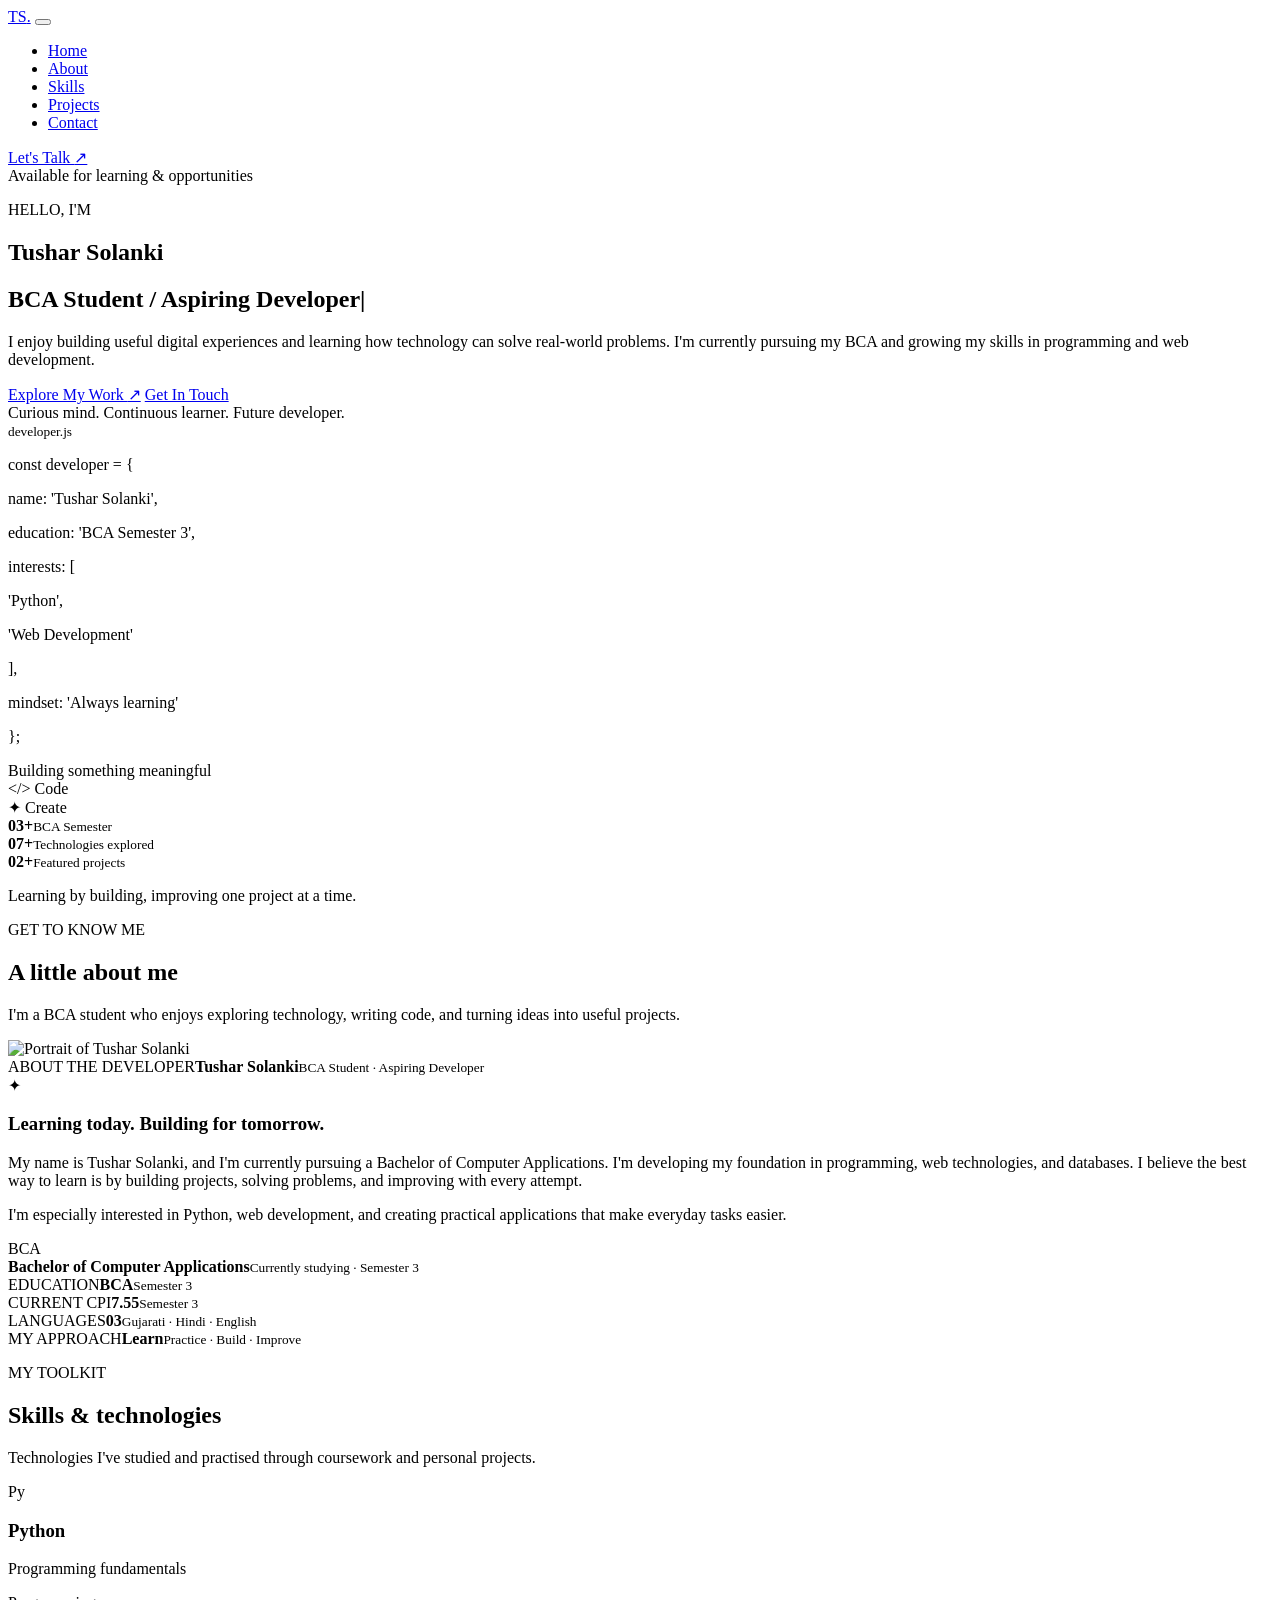
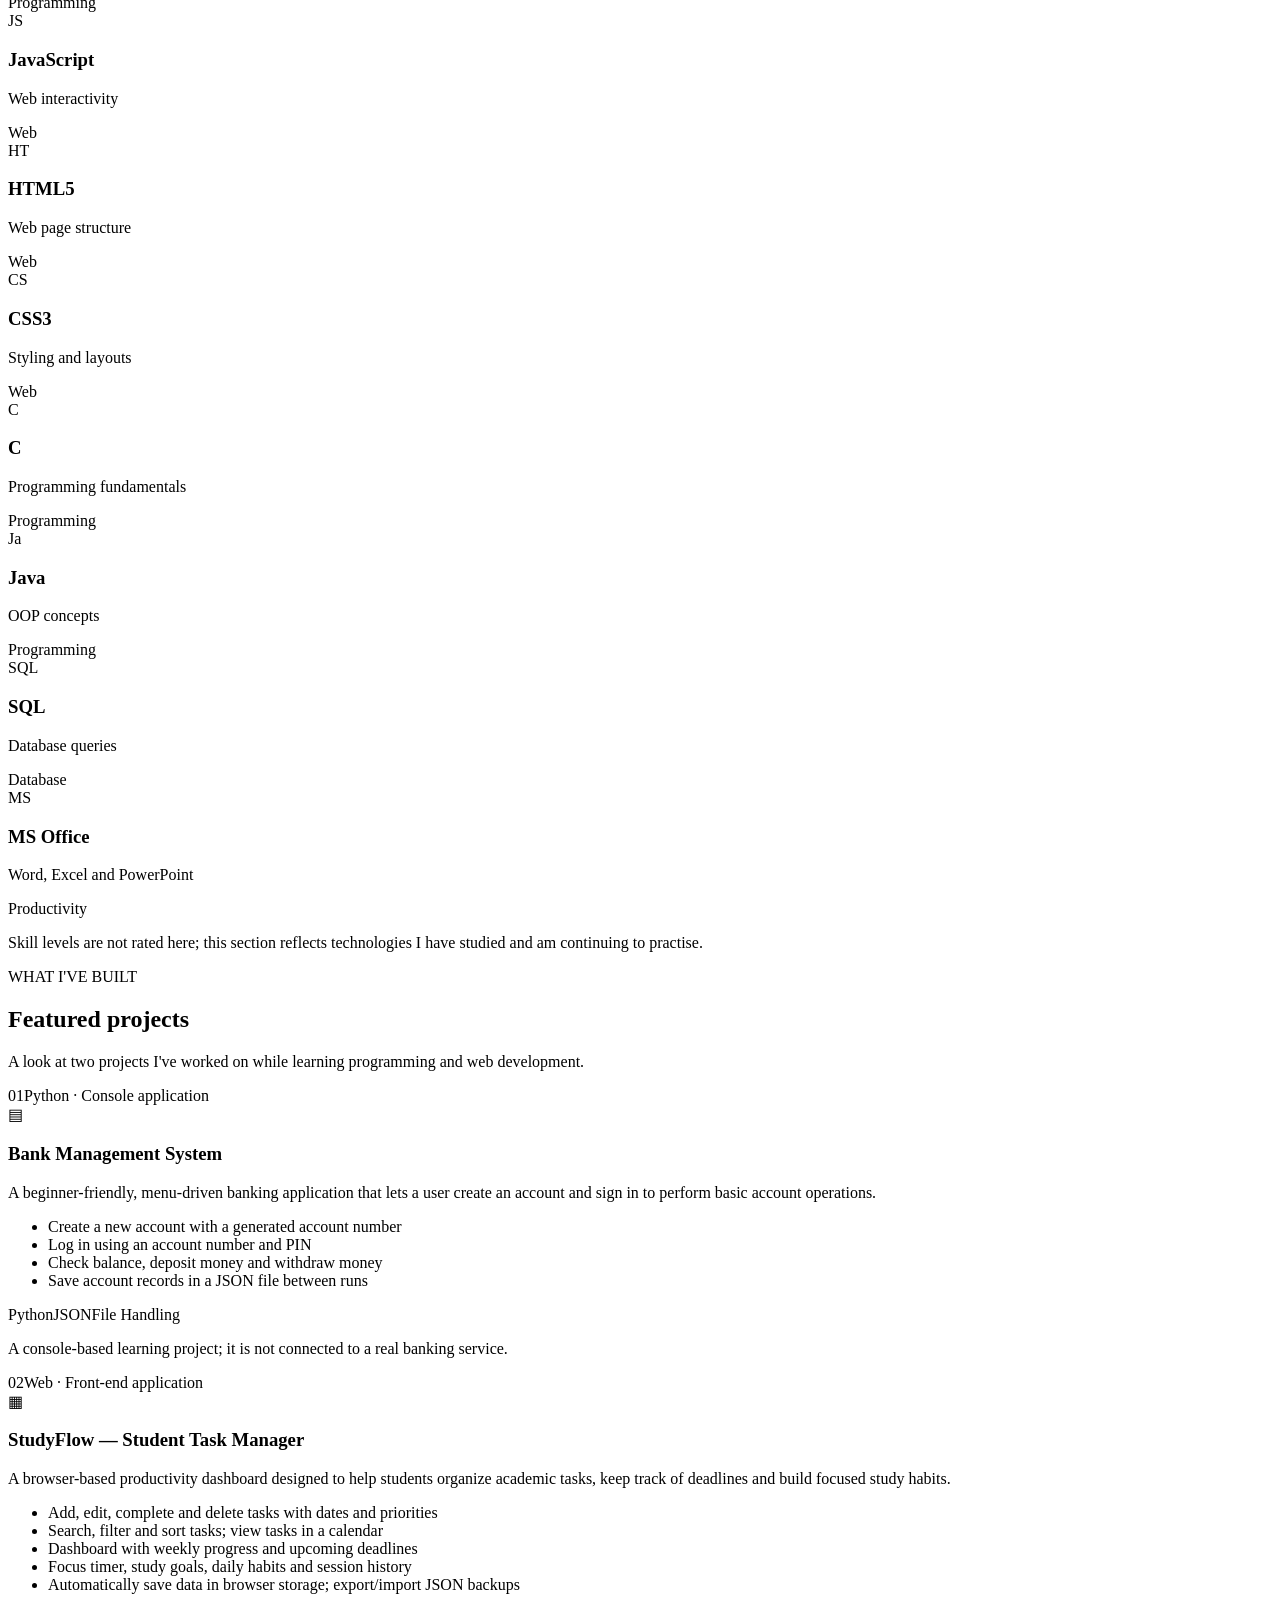
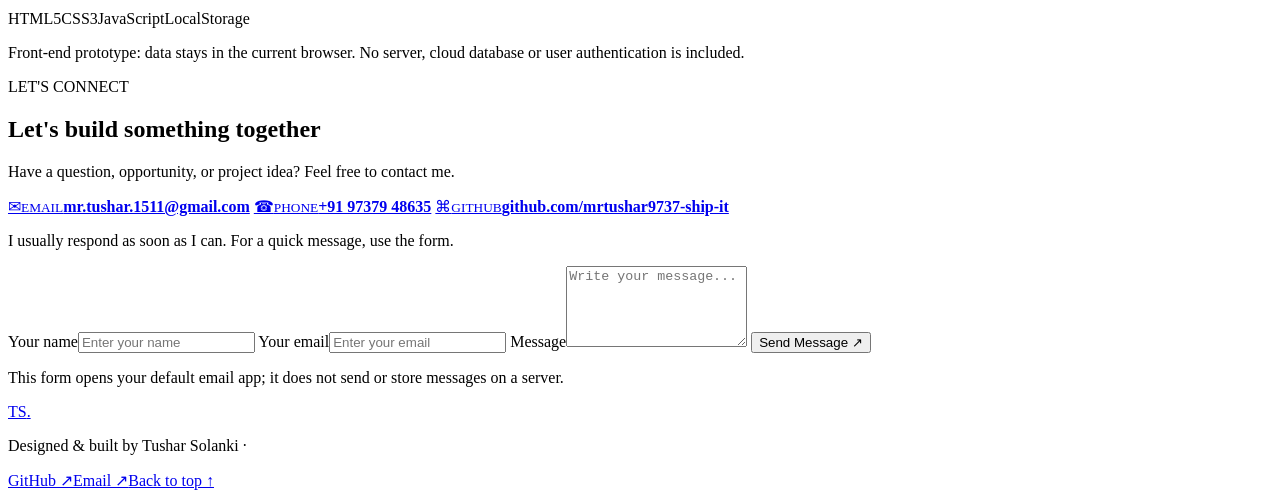
==== index.html @ 919f2e6b "Add files via upload" ====
<!DOCTYPE html>
<html lang="en">
<head>
  <meta charset="UTF-8">
  <meta name="viewport" content="width=device-width, initial-scale=1.0">
  <meta name="description" content="Tushar Solanki's portfolio — BCA student, aspiring developer, and creator of Python and web development projects.">
  <meta name="keywords" content="Tushar Solanki, BCA student, Python developer, web developer, portfolio">
  <meta name="author" content="Tushar Solanki">
  <meta name="theme-color" content="#080b14">
  <meta property="og:title" content="Tushar Solanki | Developer Portfolio">
  <meta property="og:description" content="BCA student and aspiring developer. Explore my skills and projects.">
  <meta property="og:type" content="website">
  <title>Tushar Solanki | Developer Portfolio</title>
  <link rel="preconnect" href="https://fonts.googleapis.com">
  <link rel="preconnect" href="https://fonts.gstatic.com" crossorigin>
  <link href="https://fonts.googleapis.com/css2?family=Inter:wght@400;500;600;700;800&display=swap" rel="stylesheet">
  <link rel="icon" type="image/svg+xml" href="favicon.svg">
  <link rel="stylesheet" href="css/style.css">
</head>
<body>
  <header class="site-header">
    <nav class="navbar container" aria-label="Main navigation">
      <a class="logo" href="#home">TS<span>.</span></a>
      <button class="menu-toggle" id="menuToggle" aria-label="Open navigation menu" aria-expanded="false">
        <span></span><span></span><span></span>
      </button>
      <ul class="nav-links" id="navLinks">
        <li><a class="active" href="#home">Home</a></li>
        <li><a href="#about">About</a></li>
        <li><a href="#skills">Skills</a></li>
        <li><a href="#projects">Projects</a></li>
        <li><a href="#contact">Contact</a></li>
      </ul>
      <a class="nav-cta" href="#contact">Let's Talk <span>↗</span></a>
    </nav>
  </header>

  <main>
    <section class="hero container" id="home">
      <div class="hero-copy">
        <div class="availability"><span class="status-dot"></span> Available for learning & opportunities</div>
        <p class="eyebrow">HELLO, I'M</p>
        <h1>Tushar <span>Solanki</span></h1>
        <h2>BCA Student <span class="divider">/</span> <span id="typedRole">Aspiring Developer</span><span class="cursor">|</span></h2>
        <p class="hero-description">
          I enjoy building useful digital experiences and learning how technology
          can solve real-world problems. I'm currently pursuing my BCA and growing
          my skills in programming and web development.
        </p>
        <div class="hero-actions">
          <a class="button button-primary" href="#projects">Explore My Work <span>↗</span></a>
          <a class="button button-secondary" href="#contact">Get In Touch</a>
        </div>
        <div class="social-note">
          <span class="social-line"></span>
          <span>Curious mind. Continuous learner. Future developer.</span>
        </div>
      </div>

      <div class="hero-visual" aria-label="Decorative developer graphic">
        <div class="glow glow-one"></div>
        <div class="glow glow-two"></div>
        <div class="orbit orbit-one"></div>
        <div class="orbit orbit-two"></div>
        <div class="profile-card">
          <div class="card-top"><span></span><span></span><span></span><small>developer.js</small></div>
          <div class="code-content">
            <p><span class="code-purple">const</span> developer = {</p>
            <p class="indent">name: <span class="code-green">'Tushar Solanki'</span>,</p>
            <p class="indent">education: <span class="code-green">'BCA Semester 3'</span>,</p>
            <p class="indent">interests: [</p>
            <p class="indent deeper"><span class="code-orange">'Python'</span>,</p>
            <p class="indent deeper"><span class="code-orange">'Web Development'</span></p>
            <p class="indent">],</p>
            <p class="indent">mindset: <span class="code-green">'Always learning'</span></p>
            <p>};</p>
            <div class="code-footer"><span class="status-dot"></span> Building something meaningful</div>
          </div>
        </div>
        <div class="floating-badge badge-top"> &lt;/&gt; <span>Code</span></div>
        <div class="floating-badge badge-bottom">✦ <span>Create</span></div>
      </div>
    </section>

    <section class="quick-info container" id="highlights">
      <div><strong>03<span>+</span></strong><small>BCA Semester</small></div>
      <div><strong>07<span>+</span></strong><small>Technologies explored</small></div>
      <div><strong>02<span>+</span></strong><small>Featured projects</small></div>
      <p>Learning by building, improving one project at a time.</p>
    </section>

    <section class="section container" id="about">
      <div class="section-heading">
        <p class="eyebrow">GET TO KNOW ME</p>
        <h2>A little about <span>me</span></h2>
        <p class="section-intro">I'm a BCA student who enjoys exploring technology, writing code, and turning ideas into useful projects.</p>
      </div>
      <div class="about-grid">
        <article class="about-card about-main-card">
          <div class="about-profile"><img src="assets/tushar-profile.png" alt="Portrait of Tushar Solanki"><div><span class="eyebrow">ABOUT THE DEVELOPER</span><strong>Tushar Solanki</strong><small>BCA Student · Aspiring Developer</small></div></div>
          <div class="about-icon">✦</div>
          <h3>Learning today. Building for tomorrow.</h3>
          <p>My name is Tushar Solanki, and I'm currently pursuing a Bachelor of Computer Applications. I'm developing my foundation in programming, web technologies, and databases. I believe the best way to learn is by building projects, solving problems, and improving with every attempt.</p>
          <p>I'm especially interested in Python, web development, and creating practical applications that make everyday tasks easier.</p>
          <div class="education-inline">
            <span class="education-mark">BCA</span>
            <div><strong>Bachelor of Computer Applications</strong><small>Currently studying · Semester 3</small></div>
          </div>
        </article>
        <div class="about-facts">
          <article class="fact-card"><span class="fact-label">EDUCATION</span><strong>BCA</strong><small>Semester 3</small></article>
          <article class="fact-card"><span class="fact-label">CURRENT CPI</span><strong>7.55</strong><small>Semester 3</small></article>
          <article class="fact-card"><span class="fact-label">LANGUAGES</span><strong>03</strong><small>Gujarati · Hindi · English</small></article>
          <article class="fact-card"><span class="fact-label">MY APPROACH</span><strong>Learn</strong><small>Practice · Build · Improve</small></article>
        </div>
      </div>
    </section>

    <section class="section container" id="skills">
      <div class="section-heading">
        <p class="eyebrow">MY TOOLKIT</p>
        <h2>Skills & <span>technologies</span></h2>
        <p class="section-intro">Technologies I've studied and practised through coursework and personal projects.</p>
      </div>
      <div class="skills-grid">
        <article class="skill-card"><div class="skill-symbol">Py</div><h3>Python</h3><p>Programming fundamentals</p><span class="skill-tag">Programming</span></article>
        <article class="skill-card"><div class="skill-symbol">JS</div><h3>JavaScript</h3><p>Web interactivity</p><span class="skill-tag">Web</span></article>
        <article class="skill-card"><div class="skill-symbol">HT</div><h3>HTML5</h3><p>Web page structure</p><span class="skill-tag">Web</span></article>
        <article class="skill-card"><div class="skill-symbol">CS</div><h3>CSS3</h3><p>Styling and layouts</p><span class="skill-tag">Web</span></article>
        <article class="skill-card"><div class="skill-symbol">C</div><h3>C</h3><p>Programming fundamentals</p><span class="skill-tag">Programming</span></article>
        <article class="skill-card"><div class="skill-symbol">Ja</div><h3>Java</h3><p>OOP concepts</p><span class="skill-tag">Programming</span></article>
        <article class="skill-card"><div class="skill-symbol">SQL</div><h3>SQL</h3><p>Database queries</p><span class="skill-tag">Database</span></article>
        <article class="skill-card"><div class="skill-symbol">MS</div><h3>MS Office</h3><p>Word, Excel and PowerPoint</p><span class="skill-tag">Productivity</span></article>
      </div>
      <p class="skills-note">Skill levels are not rated here; this section reflects technologies I have studied and am continuing to practise.</p>
    </section>
    <section class="section container" id="projects">
      <div class="section-heading">
        <p class="eyebrow">WHAT I'VE BUILT</p>
        <h2>Featured <span>projects</span></h2>
        <p class="section-intro">A look at two projects I've worked on while learning programming and web development.</p>
      </div>
      <div class="project-grid">
        <article class="project-card">
          <div class="project-topline"><span class="project-number">01</span><span class="project-type">Python · Console application</span></div>
          <div class="project-icon bank-icon" aria-hidden="true">▤</div>
          <h3>Bank Management System</h3>
          <p class="project-description">A beginner-friendly, menu-driven banking application that lets a user create an account and sign in to perform basic account operations.</p>
          <ul class="project-features">
            <li>Create a new account with a generated account number</li>
            <li>Log in using an account number and PIN</li>
            <li>Check balance, deposit money and withdraw money</li>
            <li>Save account records in a JSON file between runs</li>
          </ul>
          <div class="project-tags"><span>Python</span><span>JSON</span><span>File Handling</span></div>
          <p class="project-note">A console-based learning project; it is not connected to a real banking service.</p>
        </article>

        <article class="project-card">
          <div class="project-topline"><span class="project-number">02</span><span class="project-type">Web · Front-end application</span></div>
          <div class="project-icon study-icon" aria-hidden="true">▦</div>
          <h3>StudyFlow — Student Task Manager</h3>
          <p class="project-description">A browser-based productivity dashboard designed to help students organize academic tasks, keep track of deadlines and build focused study habits.</p>
          <ul class="project-features">
            <li>Add, edit, complete and delete tasks with dates and priorities</li>
            <li>Search, filter and sort tasks; view tasks in a calendar</li>
            <li>Dashboard with weekly progress and upcoming deadlines</li>
            <li>Focus timer, study goals, daily habits and session history</li>
            <li>Automatically save data in browser storage; export/import JSON backups</li>
          </ul>
          <div class="project-tags"><span>HTML5</span><span>CSS3</span><span>JavaScript</span><span>LocalStorage</span></div>
          <p class="project-note">Front-end prototype: data stays in the current browser. No server, cloud database or user authentication is included.</p>
        </article>
      </div>
    </section>
    <section class="section container" id="contact">
      <div class="section-heading">
        <p class="eyebrow">LET'S CONNECT</p>
        <h2>Let's build something <span>together</span></h2>
        <p class="section-intro">Have a question, opportunity, or project idea? Feel free to contact me.</p>
      </div>
      <div class="contact-grid">
        <div class="contact-details">
          <a class="contact-item" href="mailto:mr.tushar.1511@gmail.com"><span class="contact-icon">✉</span><span><small>EMAIL</small><strong>mr.tushar.1511@gmail.com</strong></span></a>
          <a class="contact-item" href="tel:+919737948635"><span class="contact-icon">☎</span><span><small>PHONE</small><strong>+91 97379 48635</strong></span></a>
          <a class="contact-item" href="https://github.com/mrtushar9737-ship-it" target="_blank" rel="noopener noreferrer"><span class="contact-icon">⌘</span><span><small>GITHUB</small><strong>github.com/mrtushar9737-ship-it</strong></span></a>
          <p class="contact-tip">I usually respond as soon as I can. For a quick message, use the form.</p>
        </div>
        <form class="contact-form" id="contactForm">
          <label for="senderName">Your name</label><input id="senderName" name="name" type="text" placeholder="Enter your name" required maxlength="80">
          <label for="senderEmail">Your email</label><input id="senderEmail" name="email" type="email" placeholder="Enter your email" required maxlength="120">
          <label for="senderMessage">Message</label><textarea id="senderMessage" name="message" rows="5" placeholder="Write your message..." required maxlength="2000"></textarea>
          <button class="button button-primary" type="submit">Send Message <span>↗</span></button>
          <p class="form-status" id="formStatus" role="status" aria-live="polite">This form opens your default email app; it does not send or store messages on a server.</p>
        </form>
      </div>
    </section>
  </main>

  <footer class="footer">
    <div class="container footer-inner">
      <a class="logo" href="#home">TS<span>.</span></a>
      <p>Designed & built by Tushar Solanki · <span id="year"></span></p>
      <div class="footer-social"><a href="https://github.com/mrtushar9737-ship-it" target="_blank" rel="noopener noreferrer">GitHub ↗</a><a href="mailto:mr.tushar.1511@gmail.com">Email ↗</a><a href="#home">Back to top ↑</a></div>
    </div>
  </footer>
  <script src="js/script.js"></script>
</body>
</html>
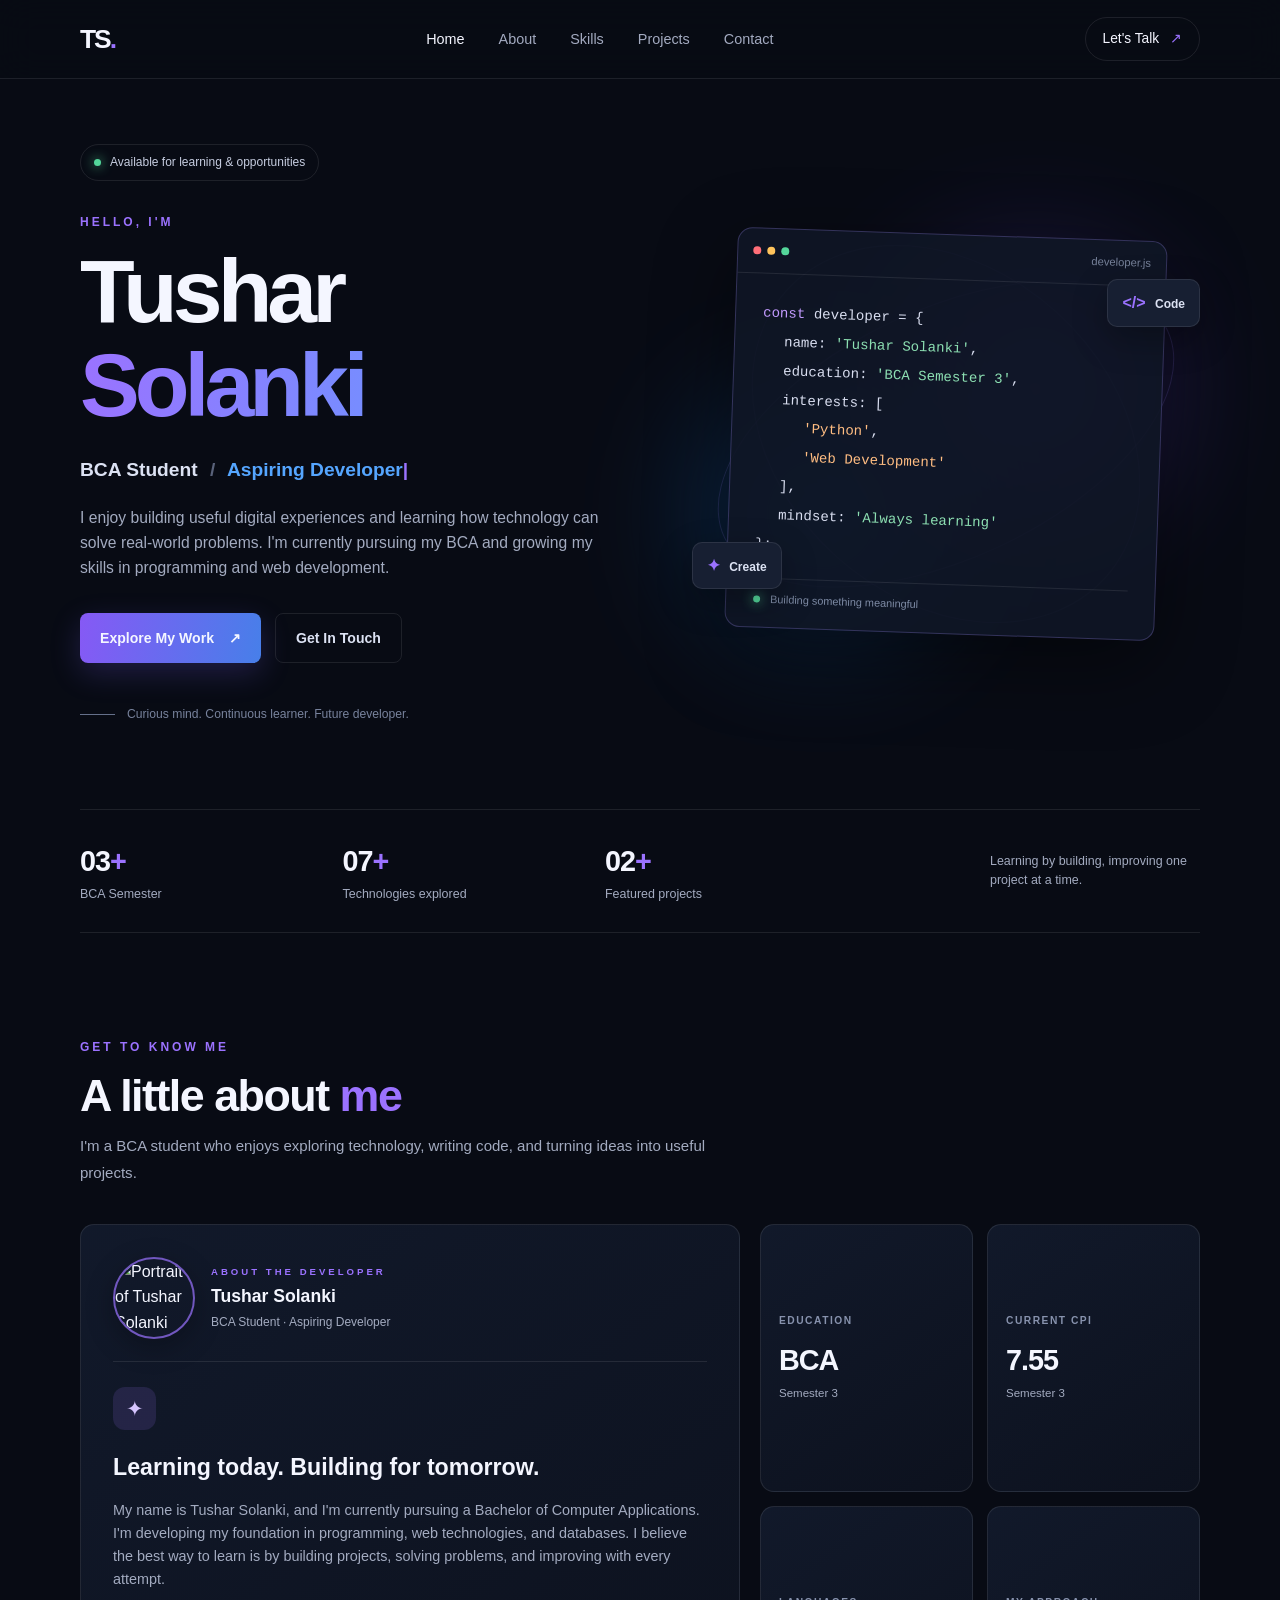
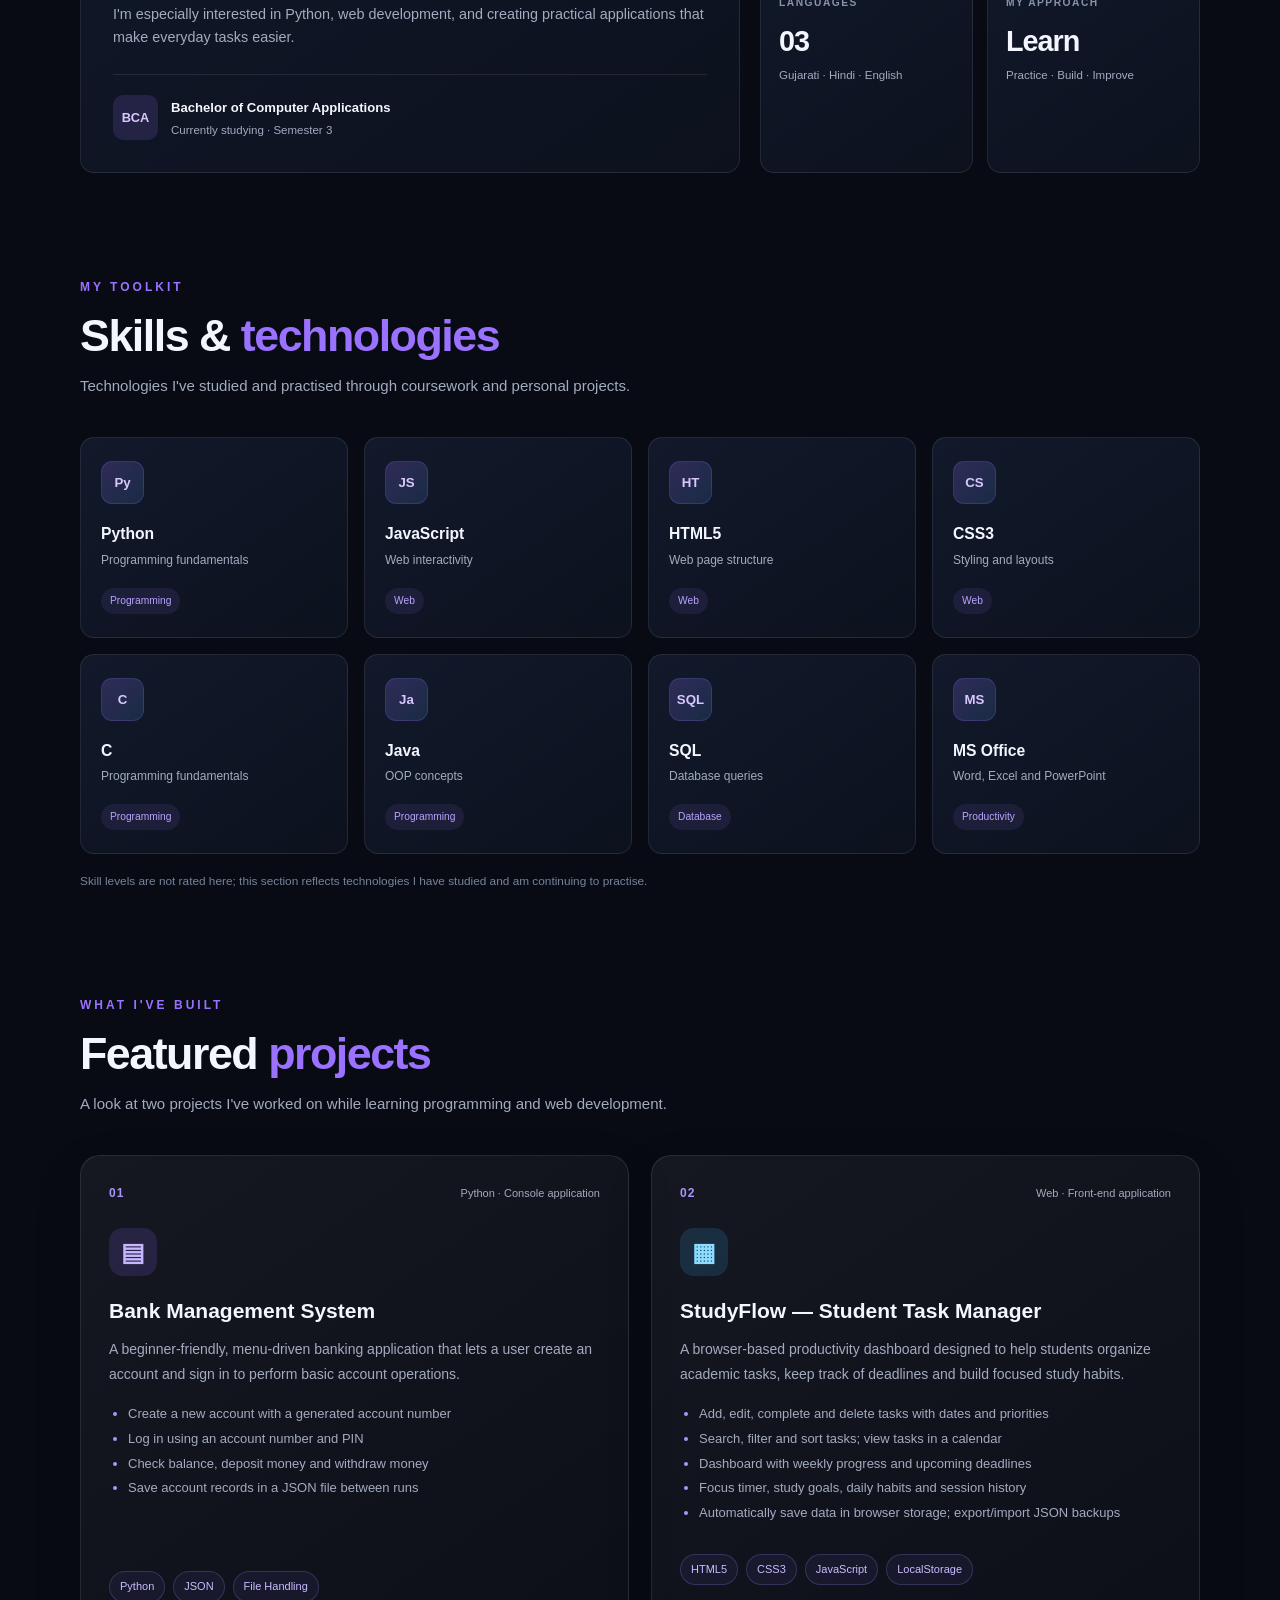
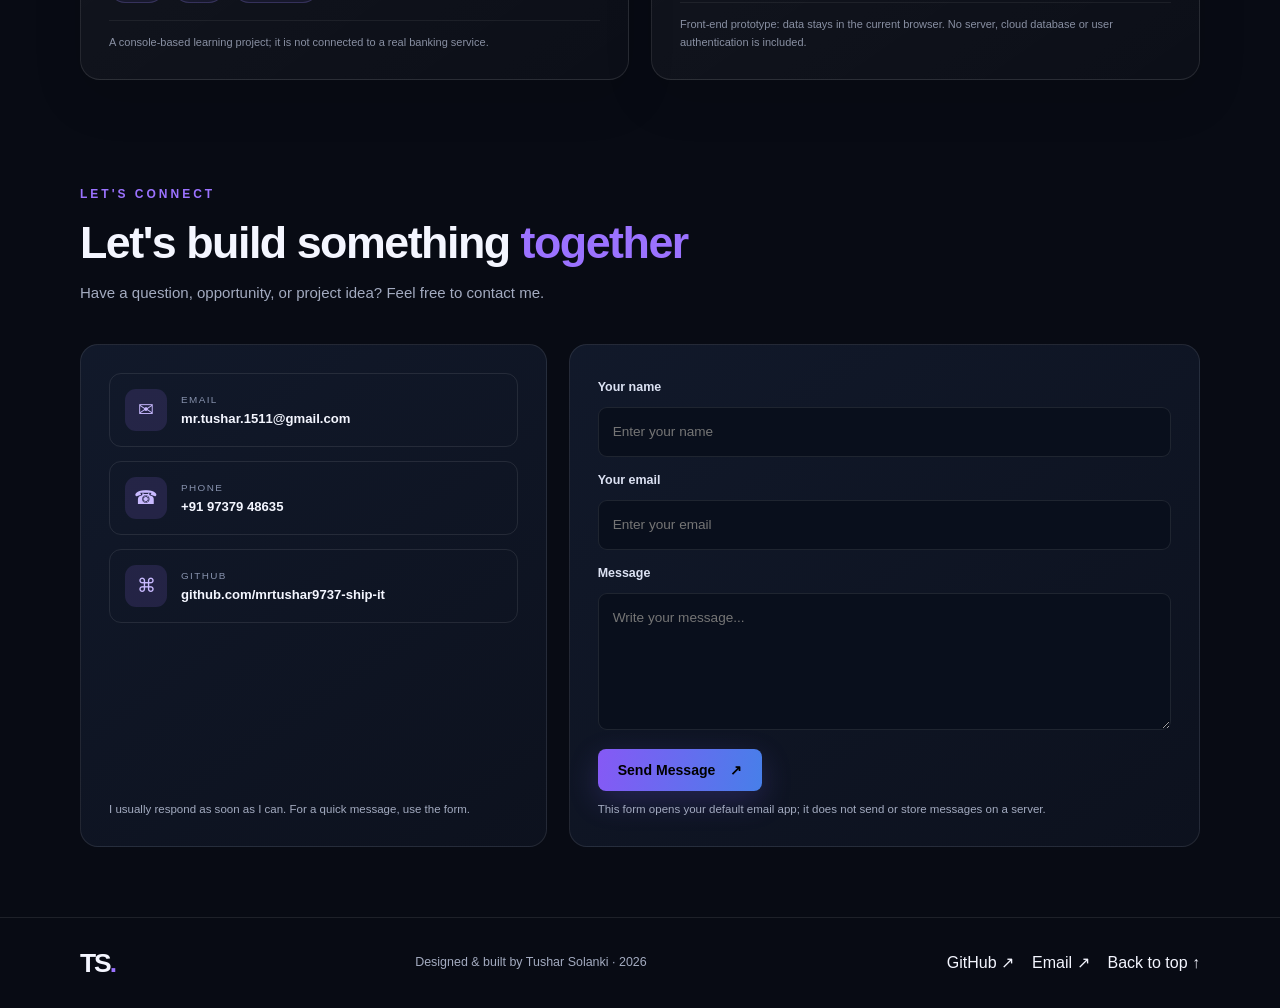
==== commit 0de1d7b6: "Update stylesheet and script link paths in index.html" ====
--- a/index.html
+++ b/index.html
@@ -15,7 +15,7 @@
   <link rel="preconnect" href="https://fonts.gstatic.com" crossorigin>
   <link href="https://fonts.googleapis.com/css2?family=Inter:wght@400;500;600;700;800&display=swap" rel="stylesheet">
   <link rel="icon" type="image/svg+xml" href="favicon.svg">
-  <link rel="stylesheet" href="css/style.css">
+  <link rel="stylesheet" href="style.css">
 </head>
 <body>
   <header class="site-header">
@@ -204,6 +204,6 @@
       <div class="footer-social"><a href="https://github.com/mrtushar9737-ship-it" target="_blank" rel="noopener noreferrer">GitHub ↗</a><a href="mailto:mr.tushar.1511@gmail.com">Email ↗</a><a href="#home">Back to top ↑</a></div>
     </div>
   </footer>
-  <script src="js/script.js"></script>
+  <script src="script.js"></script>
 </body>
 </html>
--- a/style.css
+++ b/style.css
@@ -0,0 +1,217 @@
+* {
+  margin: 0;
+  padding: 0;
+  box-sizing: border-box;
+}
+
+:root {
+  --bg: #080b14;
+  --panel: #101625;
+  --text: #f4f6ff;
+  --muted: #a3abc0;
+  --purple: #9b72ff;
+  --blue: #55a6ff;
+  --border: rgba(255, 255, 255, 0.09);
+}
+
+html { scroll-behavior: smooth; }
+body {
+  font-family: 'Inter', sans-serif;
+  background: var(--bg);
+  color: var(--text);
+  line-height: 1.6;
+  overflow-x: hidden;
+}
+a { color: inherit; text-decoration: none; }
+.container { width: min(1120px, calc(100% - 48px)); margin: 0 auto; }
+
+.site-header {
+  position: sticky;
+  top: 0;
+  z-index: 100;
+  background: rgba(8, 11, 20, 0.82);
+  backdrop-filter: blur(18px);
+  border-bottom: 1px solid var(--border);
+}
+.navbar { min-height: 78px; display: flex; align-items: center; justify-content: space-between; }
+.logo { font-size: 1.65rem; font-weight: 800; letter-spacing: -2px; }
+.logo span { color: var(--purple); }
+.nav-links { display: flex; gap: 34px; list-style: none; }
+.nav-links a { color: var(--muted); font-size: 0.9rem; transition: color .25s; }
+.nav-links a:hover, .nav-links a.active { color: var(--text); }
+.nav-cta { border: 1px solid var(--border); border-radius: 999px; padding: 10px 17px; font-size: .86rem; }
+.nav-cta span { color: var(--purple); margin-left: 7px; }
+.menu-toggle { display: none; background: none; border: 0; cursor: pointer; }
+.menu-toggle span { display: block; width: 24px; height: 2px; background: white; margin: 5px; }
+
+.hero { min-height: 680px; display: grid; grid-template-columns: 1.05fr .95fr; align-items: center; gap: 50px; padding-top: 65px; padding-bottom: 85px; }
+.availability { display: inline-flex; align-items: center; gap: 9px; padding: 8px 13px; border: 1px solid var(--border); border-radius: 99px; color: #c6cde0; font-size: .75rem; margin-bottom: 32px; }
+.status-dot { width: 7px; height: 7px; border-radius: 50%; background: #53d69a; box-shadow: 0 0 12px #53d69a; display: inline-block; }
+.eyebrow { color: var(--purple); font-size: .75rem; font-weight: 700; letter-spacing: 3px; margin-bottom: 12px; }
+.hero h1 { font-size: clamp(3.4rem, 7vw, 5.7rem); line-height: 1.05; letter-spacing: -5px; font-weight: 800; }
+.hero h1 span { display: block; background: linear-gradient(100deg, var(--purple), var(--blue)); -webkit-background-clip: text; background-clip: text; color: transparent; }
+.hero h2 { margin-top: 22px; font-size: 1.2rem; font-weight: 600; color: #dce2f3; }
+.divider { color: #59627a; margin: 0 7px; }
+#typedRole { color: var(--blue); }
+.cursor { color: var(--purple); animation: blink .8s infinite; }
+@keyframes blink { 50% { opacity: 0; } }
+.hero-description { max-width: 550px; color: var(--muted); margin-top: 20px; font-size: .98rem; }
+.hero-actions { display: flex; gap: 14px; flex-wrap: wrap; margin-top: 32px; }
+.button { display: inline-flex; align-items: center; gap: 15px; padding: 13px 20px; border-radius: 8px; font-weight: 600; font-size: .88rem; transition: transform .25s, box-shadow .25s; }
+.button:hover { transform: translateY(-3px); }
+.button-primary { background: linear-gradient(100deg, #8659f5, #477fe9); box-shadow: 0 10px 30px rgba(111, 91, 235, .23); }
+.button-secondary { border: 1px solid var(--border); color: #dce2f3; }
+.social-note { display: flex; align-items: center; gap: 12px; color: #78839d; font-size: .76rem; margin-top: 42px; }
+.social-line { width: 35px; height: 1px; background: #65708a; }
+
+.hero-visual { min-height: 420px; display: grid; place-items: center; position: relative; }
+.glow { position: absolute; border-radius: 50%; filter: blur(70px); opacity: .32; }
+.glow-one { width: 240px; height: 240px; background: #784cff; top: 45px; right: 45px; }
+.glow-two { width: 220px; height: 220px; background: #168bff; bottom: 20px; left: 20px; }
+.orbit { position: absolute; border: 1px solid rgba(150, 130, 255, .18); border-radius: 50%; transform: rotate(-25deg); }
+.orbit-one { width: 490px; height: 250px; }
+.orbit-two { width: 430px; height: 330px; transform: rotate(42deg); }
+.profile-card { position: relative; z-index: 2; width: min(430px, 100%); background: rgba(16, 22, 37, .92); border: 1px solid rgba(163, 145, 255, .25); border-radius: 15px; box-shadow: 0 25px 80px rgba(0,0,0,.45); overflow: hidden; transform: rotate(2deg); }
+.card-top { height: 45px; border-bottom: 1px solid var(--border); display: flex; align-items: center; gap: 6px; padding: 0 15px; }
+.card-top > span { width: 8px; height: 8px; border-radius: 50%; background: #ff6e78; }
+.card-top > span:nth-child(2) { background: #ffc45c; }
+.card-top > span:nth-child(3) { background: #54d69a; }
+.card-top small { color: #77829a; margin-left: auto; font-size: .7rem; }
+.code-content { padding: 25px 27px 22px; font-family: Consolas, monospace; font-size: clamp(.72rem, 1.3vw, .88rem); color: #d9def0; line-height: 2.05; }
+.indent { padding-left: 22px; }
+.deeper { padding-left: 44px; }
+.code-purple { color: #c39bff; }
+.code-green { color: #8de0b3; }
+.code-orange { color: #ffbd82; }
+.code-footer { border-top: 1px solid var(--border); margin-top: 19px; padding-top: 14px; color: #7e8ba5; font: .68rem 'Inter', sans-serif; }
+.code-footer .status-dot { margin-right: 7px; }
+.floating-badge { position: absolute; z-index: 3; background: #171f32; border: 1px solid var(--border); padding: 10px 14px; border-radius: 10px; box-shadow: 0 12px 35px rgba(0,0,0,.3); color: var(--purple); font-weight: 800; }
+.floating-badge span { color: #dce2f3; font-size: .75rem; margin-left: 5px; }
+.badge-top { top: 55px; right: 0; animation: float 4s ease-in-out infinite; }
+.badge-bottom { bottom: 55px; left: 0; animation: float 4s ease-in-out infinite 1s; }
+@keyframes float { 50% { transform: translateY(-12px); } }
+
+.quick-info { display: grid; grid-template-columns: repeat(3, 1fr) 1.4fr; align-items: center; gap: 25px; border-top: 1px solid var(--border); border-bottom: 1px solid var(--border); padding-top: 28px; padding-bottom: 28px; }
+.quick-info div { display: flex; flex-direction: column; }
+.quick-info strong { font-size: 1.8rem; letter-spacing: -1px; }
+.quick-info strong span { color: var(--purple); }
+.quick-info small, .quick-info p { color: var(--muted); font-size: .78rem; }
+.quick-info p { max-width: 210px; justify-self: end; }
+.placeholder-section { padding-top: 100px; padding-bottom: 35px; min-height: 230px; }
+.placeholder-section h2 { font-size: 2rem; letter-spacing: -1px; }
+.placeholder-section > p:last-child { color: var(--muted); margin-top: 8px; }
+.footer { border-top: 1px solid var(--border); margin-top: 70px; }
+.footer-inner { min-height: 90px; display: flex; align-items: center; justify-content: space-between; gap: 20px; }
+.footer p, .footer-inner > a:last-child { color: var(--muted); font-size: .78rem; }
+
+@media (max-width: 850px) {
+  .hero { grid-template-columns: 1fr; padding-top: 70px; gap: 20px; }
+  .hero-visual { min-height: 390px; }
+  .quick-info { grid-template-columns: repeat(3, 1fr); }
+  .quick-info p { grid-column: 1 / -1; justify-self: start; max-width: none; }
+}
+@media (max-width: 650px) {
+  .container { width: min(100% - 34px, 1120px); }
+  .navbar { min-height: 70px; }
+  .menu-toggle { display: block; margin-left: auto; }
+  .nav-cta { display: none; }
+  .nav-links { display: none; position: absolute; top: 70px; left: 0; right: 0; background: #0d1220; border-bottom: 1px solid var(--border); padding: 18px 25px 24px; flex-direction: column; gap: 17px; }
+  .nav-links.open { display: flex; }
+  .hero { min-height: auto; padding-top: 55px; padding-bottom: 45px; }
+  .hero h1 { letter-spacing: -3px; }
+  .hero h2 { font-size: 1rem; }
+  .hero-description { font-size: .9rem; }
+  .hero-visual { min-height: 330px; }
+  .orbit-one { width: 340px; height: 200px; }
+  .orbit-two { width: 300px; height: 260px; }
+  .badge-top { right: -4px; top: 25px; }
+  .badge-bottom { left: -4px; bottom: 25px; }
+  .quick-info { gap: 12px; }
+  .quick-info strong { font-size: 1.45rem; }
+  .quick-info small { font-size: .68rem; }
+  .footer-inner { padding-top: 20px; padding-bottom: 20px; flex-wrap: wrap; }
+  .footer p { order: 3; width: 100%; }
+}
+
+
+/* Phase 2: About Me and Skills */
+.section { padding-top: 105px; }
+.section-heading { max-width: 650px; margin-bottom: 38px; }
+.section-heading h2 { font-size: clamp(2rem, 4vw, 2.8rem); letter-spacing: -1.5px; line-height: 1.15; }
+.section-heading h2 span { color: var(--purple); }
+.section-intro { color: var(--muted); margin-top: 13px; max-width: 590px; font-size: .94rem; }
+.about-grid { display: grid; grid-template-columns: 1.2fr .8fr; gap: 20px; }
+.about-card, .fact-card, .skill-card { background: linear-gradient(145deg, rgba(18, 26, 44, .96), rgba(13, 18, 31, .96)); border: 1px solid var(--border); border-radius: 14px; }
+.about-main-card { padding: 32px; }
+.about-icon { width: 43px; height: 43px; display: grid; place-items: center; border-radius: 12px; color: #d6c5ff; background: rgba(155, 114, 255, .14); font-size: 1.3rem; margin-bottom: 22px; }
+.about-main-card h3 { font-size: 1.45rem; line-height: 1.35; margin-bottom: 16px; }
+.about-main-card p { color: var(--muted); font-size: .9rem; margin-top: 12px; }
+.about-facts { display: grid; grid-template-columns: 1fr 1fr; gap: 14px; }
+.fact-card { padding: 22px 18px; display: flex; flex-direction: column; justify-content: center; min-height: 145px; }
+.fact-label { color: #8792ad; font-size: .64rem; letter-spacing: 1.5px; font-weight: 700; }
+.fact-card strong { font-size: 1.8rem; margin: 7px 0 1px; letter-spacing: -1px; }
+.fact-card small { color: var(--muted); font-size: .72rem; }
+.education-inline { display: flex; align-items: center; gap: 13px; border-top: 1px solid var(--border); margin-top: 25px; padding-top: 20px; }
+.education-mark { width: 45px; height: 45px; border-radius: 10px; display: grid; place-items: center; color: #d8c8ff; background: rgba(155, 114, 255, .15); font-weight: 800; font-size: .8rem; }
+.education-inline div { display: flex; flex-direction: column; gap: 3px; }
+.education-inline strong { font-size: .82rem; }
+.education-inline small { color: var(--muted); font-size: .72rem; }
+.skills-grid { display: grid; grid-template-columns: repeat(4, 1fr); gap: 16px; }
+.skill-card { padding: 23px 20px; transition: transform .25s, border-color .25s, box-shadow .25s; }
+.skill-card:hover { transform: translateY(-6px); border-color: rgba(155, 114, 255, .5); box-shadow: 0 16px 38px rgba(0,0,0,.22); }
+.skill-symbol { width: 43px; height: 43px; display: grid; place-items: center; border-radius: 11px; color: #d8c8ff; background: linear-gradient(135deg, rgba(155,114,255,.22), rgba(85,166,255,.14)); border: 1px solid rgba(155,114,255,.18); font-weight: 800; font-size: .83rem; margin-bottom: 17px; }
+.skill-card h3 { font-size: .98rem; }
+.skill-card p { color: var(--muted); font-size: .75rem; margin-top: 4px; min-height: 22px; }
+.skill-tag { display: inline-block; margin-top: 15px; padding: 5px 9px; border-radius: 99px; color: #b8a4ff; background: rgba(155,114,255,.1); font-size: .64rem; }
+.skills-note { color: #77839c; font-size: .74rem; margin-top: 18px; }
+@media (max-width: 850px) {
+  .about-grid { grid-template-columns: 1fr; }
+  .skills-grid { grid-template-columns: repeat(2, 1fr); }
+}
+@media (max-width: 520px) {
+  .section { padding-top: 75px; }
+  .about-main-card { padding: 23px; }
+  .about-facts { gap: 10px; }
+  .fact-card { min-height: 125px; padding: 16px 13px; }
+  .fact-card strong { font-size: 1.55rem; }
+  .skills-grid { gap: 11px; }
+  .skill-card { padding: 18px 14px; }
+}
+
+
+/* Phase 3 — verified project cards */
+.section-intro{max-width:650px;color:var(--muted);line-height:1.75;margin-top:12px}
+.project-grid{display:grid;grid-template-columns:repeat(2,minmax(0,1fr));gap:22px;margin-top:34px}
+.project-card{position:relative;display:flex;flex-direction:column;padding:28px;border:1px solid rgba(255,255,255,.10);border-radius:20px;background:linear-gradient(145deg,rgba(255,255,255,.055),rgba(255,255,255,.018));box-shadow:0 18px 50px rgba(0,0,0,.12);transition:transform .25s,border-color .25s}
+.project-card:hover{transform:translateY(-5px);border-color:rgba(150,120,255,.48)}
+.project-topline{display:flex;align-items:center;justify-content:space-between;gap:12px}
+.project-number{font-size:12px;font-weight:800;letter-spacing:1px;color:#a995ff}
+.project-type{font-size:11px;color:var(--muted);text-align:right}
+.project-icon{width:48px;height:48px;display:grid;place-items:center;border-radius:14px;margin:24px 0 18px;font-size:25px;font-weight:700}
+.bank-icon{color:#c6b7ff;background:rgba(132,103,255,.16)}
+.study-icon{color:#8bdcff;background:rgba(65,172,255,.15)}
+.project-card h3{font-size:21px;margin:0 0 10px;color:var(--text)}
+.project-description{font-size:14px;line-height:1.75;color:var(--muted);margin:0 0 16px}
+.project-features{padding-left:19px;margin:0 0 20px;color:var(--muted);font-size:13px;line-height:1.9}
+.project-features li::marker{color:#a995ff}
+.project-tags{display:flex;flex-wrap:wrap;gap:8px;margin-top:auto;padding-top:8px}
+.project-tags span{font-size:11px;padding:6px 10px;border:1px solid rgba(160,140,255,.22);border-radius:999px;color:#c9bcff;background:rgba(130,105,255,.08)}
+.project-note{font-size:11px;line-height:1.6;color:var(--muted);opacity:.82;margin:17px 0 0;padding-top:13px;border-top:1px solid rgba(255,255,255,.08)}
+@media(max-width:760px){.project-grid{grid-template-columns:1fr}.project-card{padding:23px}}
+
+
+/* Phase 4 — profile, contact, accessibility and motion */
+.about-profile{display:flex;align-items:center;gap:16px;margin-bottom:25px;padding-bottom:22px;border-bottom:1px solid var(--border)}
+.about-profile img{width:82px;height:82px;object-fit:cover;object-position:center 25%;border-radius:50%;border:2px solid rgba(155,114,255,.7);box-shadow:0 8px 28px rgba(0,0,0,.28)}
+.about-profile div{display:flex;flex-direction:column;gap:3px}.about-profile .eyebrow{font-size:.6rem;margin:0}.about-profile strong{font-size:1.1rem}.about-profile small{color:var(--muted);font-size:.75rem}
+.contact-grid{display:grid;grid-template-columns:.85fr 1.15fr;gap:22px;align-items:stretch}
+.contact-details,.contact-form{padding:28px;border:1px solid var(--border);border-radius:18px;background:linear-gradient(145deg,rgba(18,26,44,.96),rgba(13,18,31,.96))}
+.contact-details{display:flex;flex-direction:column;gap:14px}.contact-item{display:flex;align-items:center;gap:14px;padding:15px;border:1px solid var(--border);border-radius:12px;transition:border-color .2s,transform .2s}.contact-item:hover{border-color:rgba(155,114,255,.55);transform:translateY(-2px)}
+.contact-icon{width:42px;height:42px;display:grid;place-items:center;border-radius:11px;background:rgba(155,114,255,.14);color:#c9baff;font-size:1.2rem}.contact-item span:last-child{min-width:0;display:flex;flex-direction:column}.contact-item small{font-size:.62rem;letter-spacing:1.4px;color:#8792ad}.contact-item strong{font-size:.82rem;overflow-wrap:anywhere}.contact-tip,.form-status{font-size:.72rem;line-height:1.6;color:var(--muted);margin-top:auto;padding-top:12px}
+.contact-form{display:flex;flex-direction:column;gap:9px}.contact-form label{font-size:.78rem;color:#dce2f3;font-weight:600;margin-top:5px}.contact-form input,.contact-form textarea{width:100%;padding:13px 14px;color:var(--text);font:inherit;font-size:.85rem;background:#090f1c;border:1px solid var(--border);border-radius:9px;outline:none;resize:vertical}.contact-form input:focus,.contact-form textarea:focus{border-color:var(--purple);box-shadow:0 0 0 3px rgba(155,114,255,.12)}.contact-form button{align-self:flex-start;margin-top:10px;border:0;cursor:pointer}.form-status{margin-top:0;padding-top:0}.footer-social{display:flex;gap:18px;align-items:center}.footer-social a:hover{color:var(--purple)}
+.js-reveal{opacity:0;transform:translateY(22px);transition:opacity .65s ease,transform .65s ease}.js-reveal.is-visible{opacity:1;transform:translateY(0)}
+.scroll-progress{position:fixed;z-index:200;top:0;left:0;width:0;height:3px;background:linear-gradient(90deg,var(--purple),var(--blue))}
+:focus-visible{outline:2px solid var(--blue);outline-offset:4px}
+@media(max-width:760px){.contact-grid{grid-template-columns:1fr}.contact-details,.contact-form{padding:21px}}
+@media(max-width:520px){.about-profile img{width:68px;height:68px}.footer-social{width:100%;flex-wrap:wrap}}
+@media(prefers-reduced-motion:reduce){html{scroll-behavior:auto}*,*::before,*::after{animation-duration:.01ms!important;animation-iteration-count:1!important;transition-duration:.01ms!important}.js-reveal{opacity:1;transform:none}}
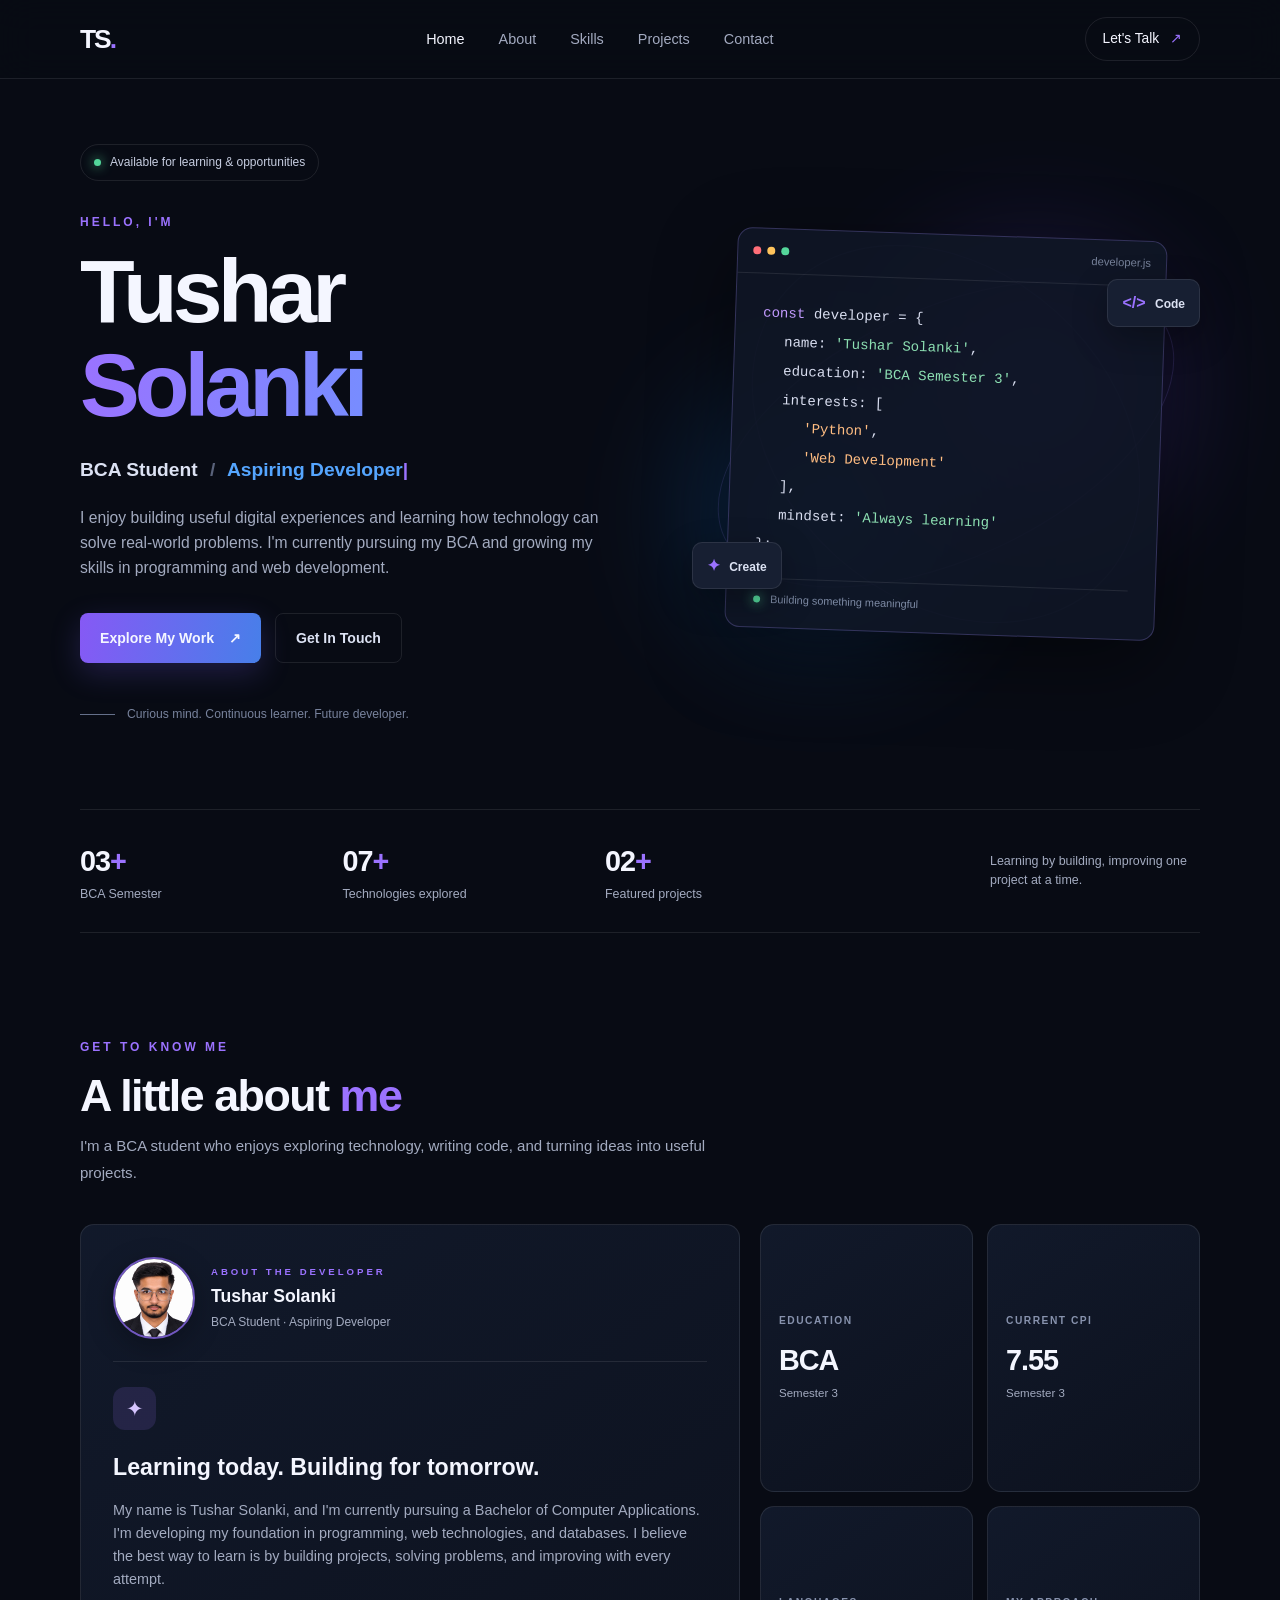
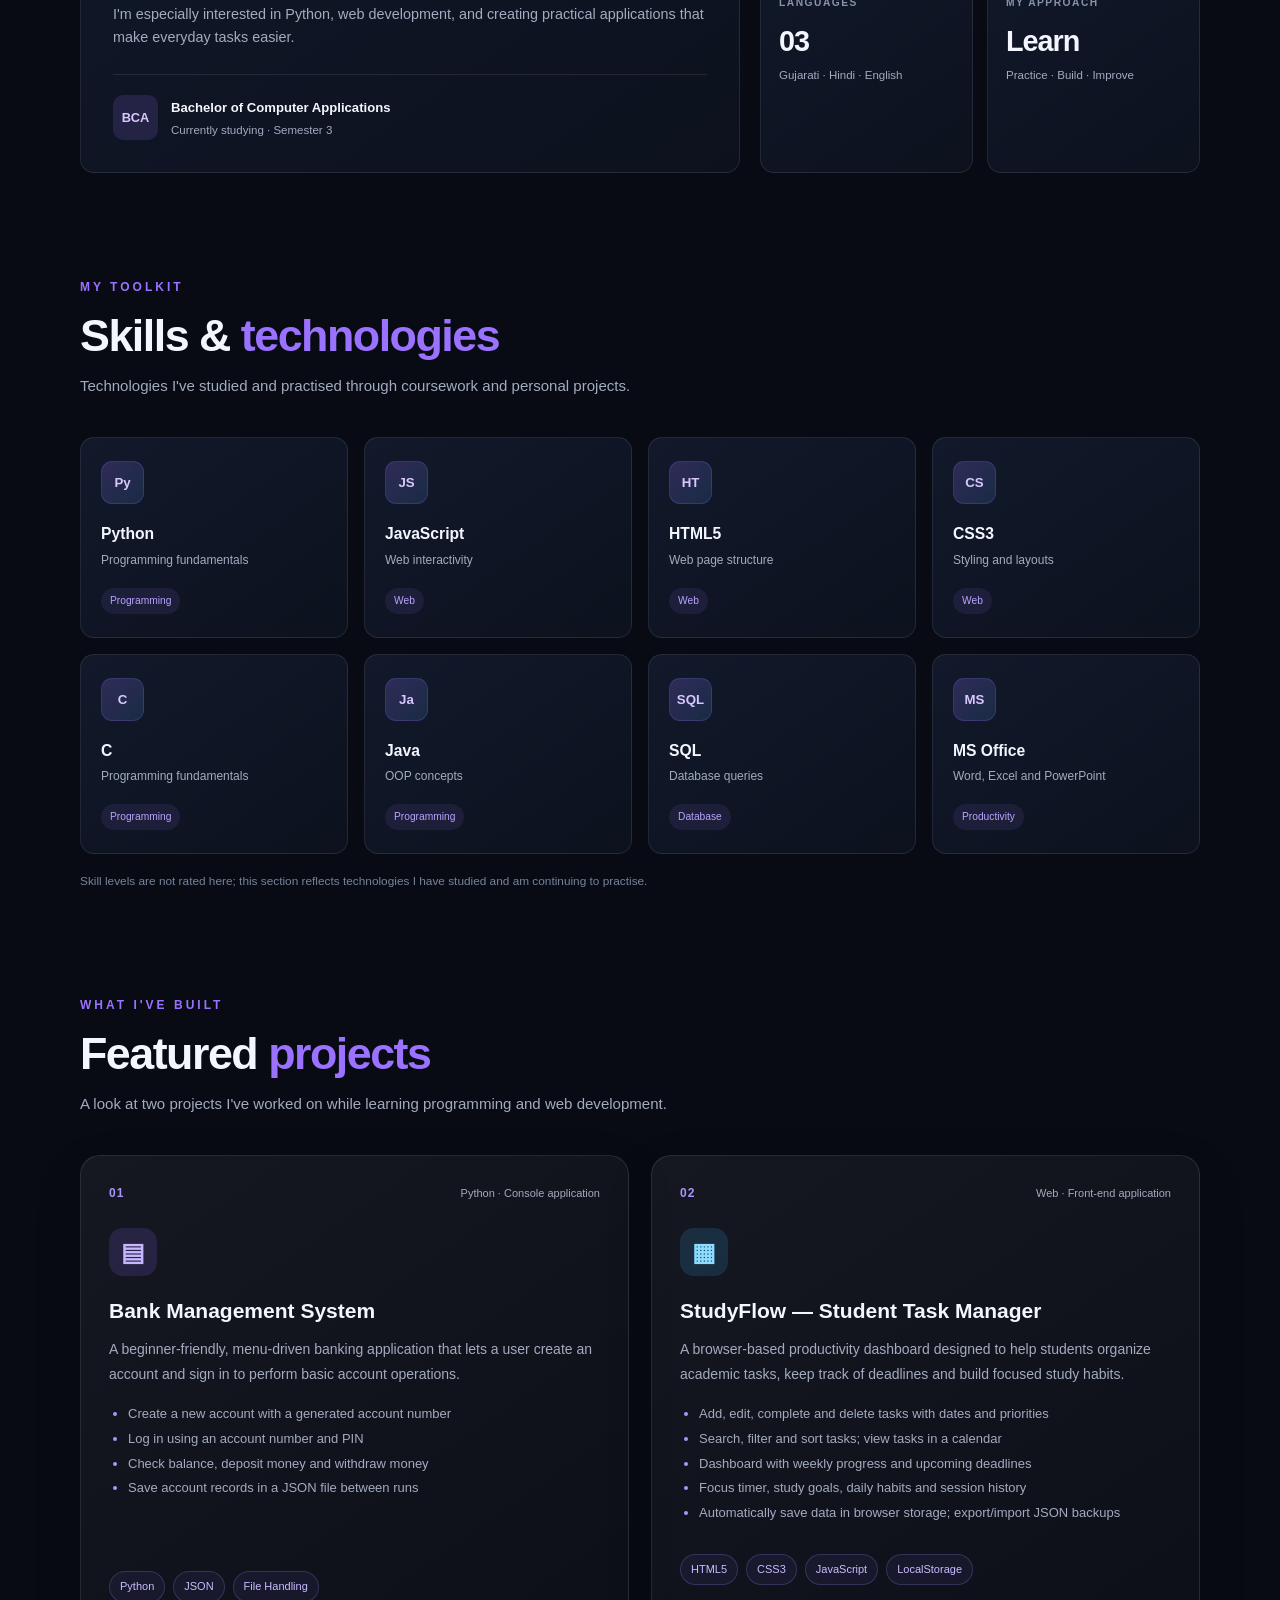
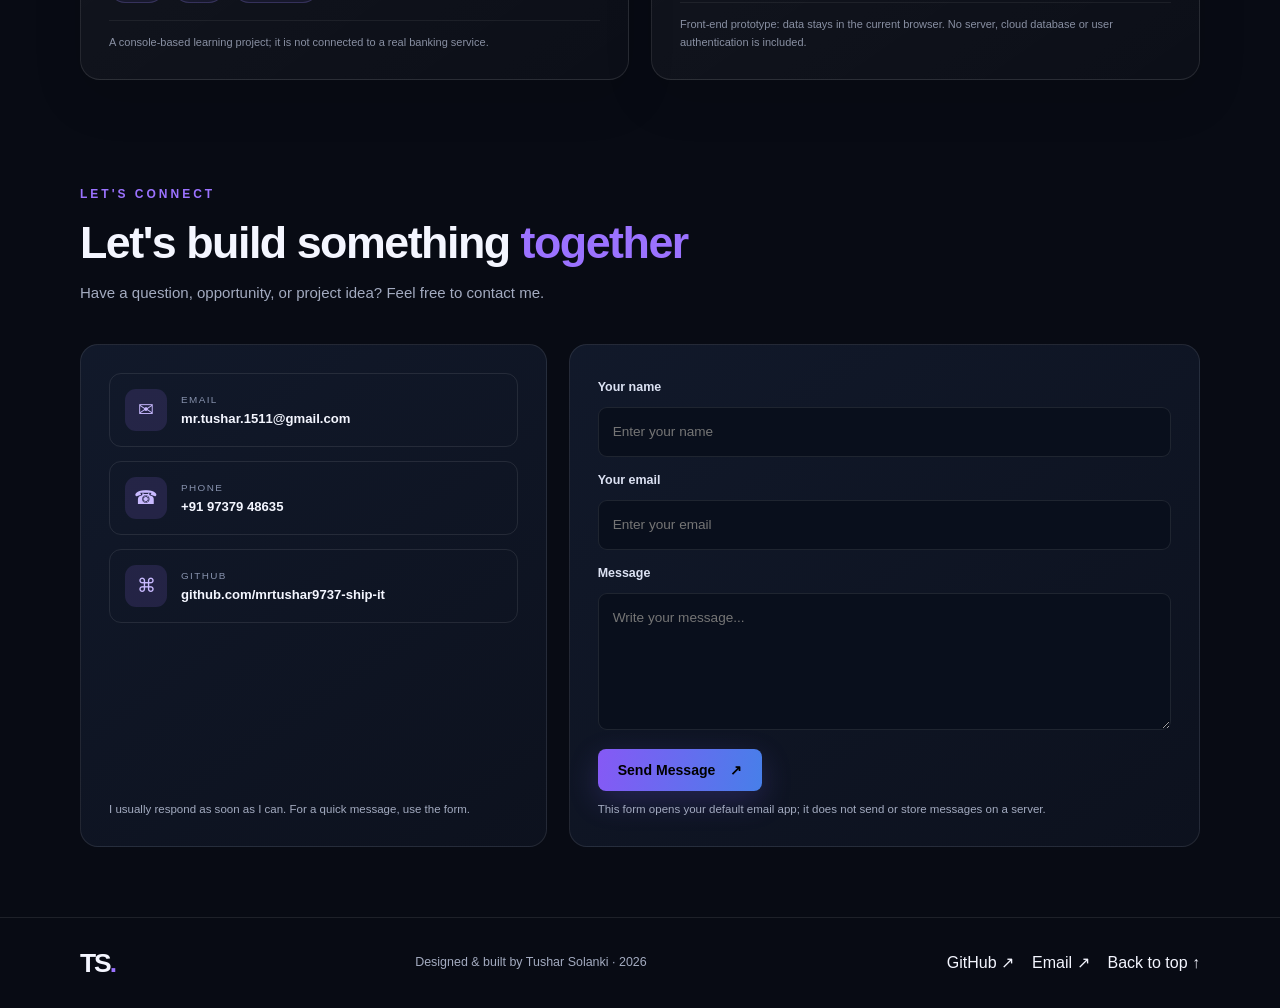
==== commit 8a285225: "Update profile image source in index.html" ====
--- a/index.html
+++ b/index.html
@@ -97,7 +97,7 @@
       </div>
       <div class="about-grid">
         <article class="about-card about-main-card">
-          <div class="about-profile"><img src="assets/tushar-profile.png" alt="Portrait of Tushar Solanki"><div><span class="eyebrow">ABOUT THE DEVELOPER</span><strong>Tushar Solanki</strong><small>BCA Student · Aspiring Developer</small></div></div>
+          <div class="about-profile"><img src="tushar-profile.png" alt="Portrait of Tushar Solanki"><div><span class="eyebrow">ABOUT THE DEVELOPER</span><strong>Tushar Solanki</strong><small>BCA Student · Aspiring Developer</small></div></div>
           <div class="about-icon">✦</div>
           <h3>Learning today. Building for tomorrow.</h3>
           <p>My name is Tushar Solanki, and I'm currently pursuing a Bachelor of Computer Applications. I'm developing my foundation in programming, web technologies, and databases. I believe the best way to learn is by building projects, solving problems, and improving with every attempt.</p>
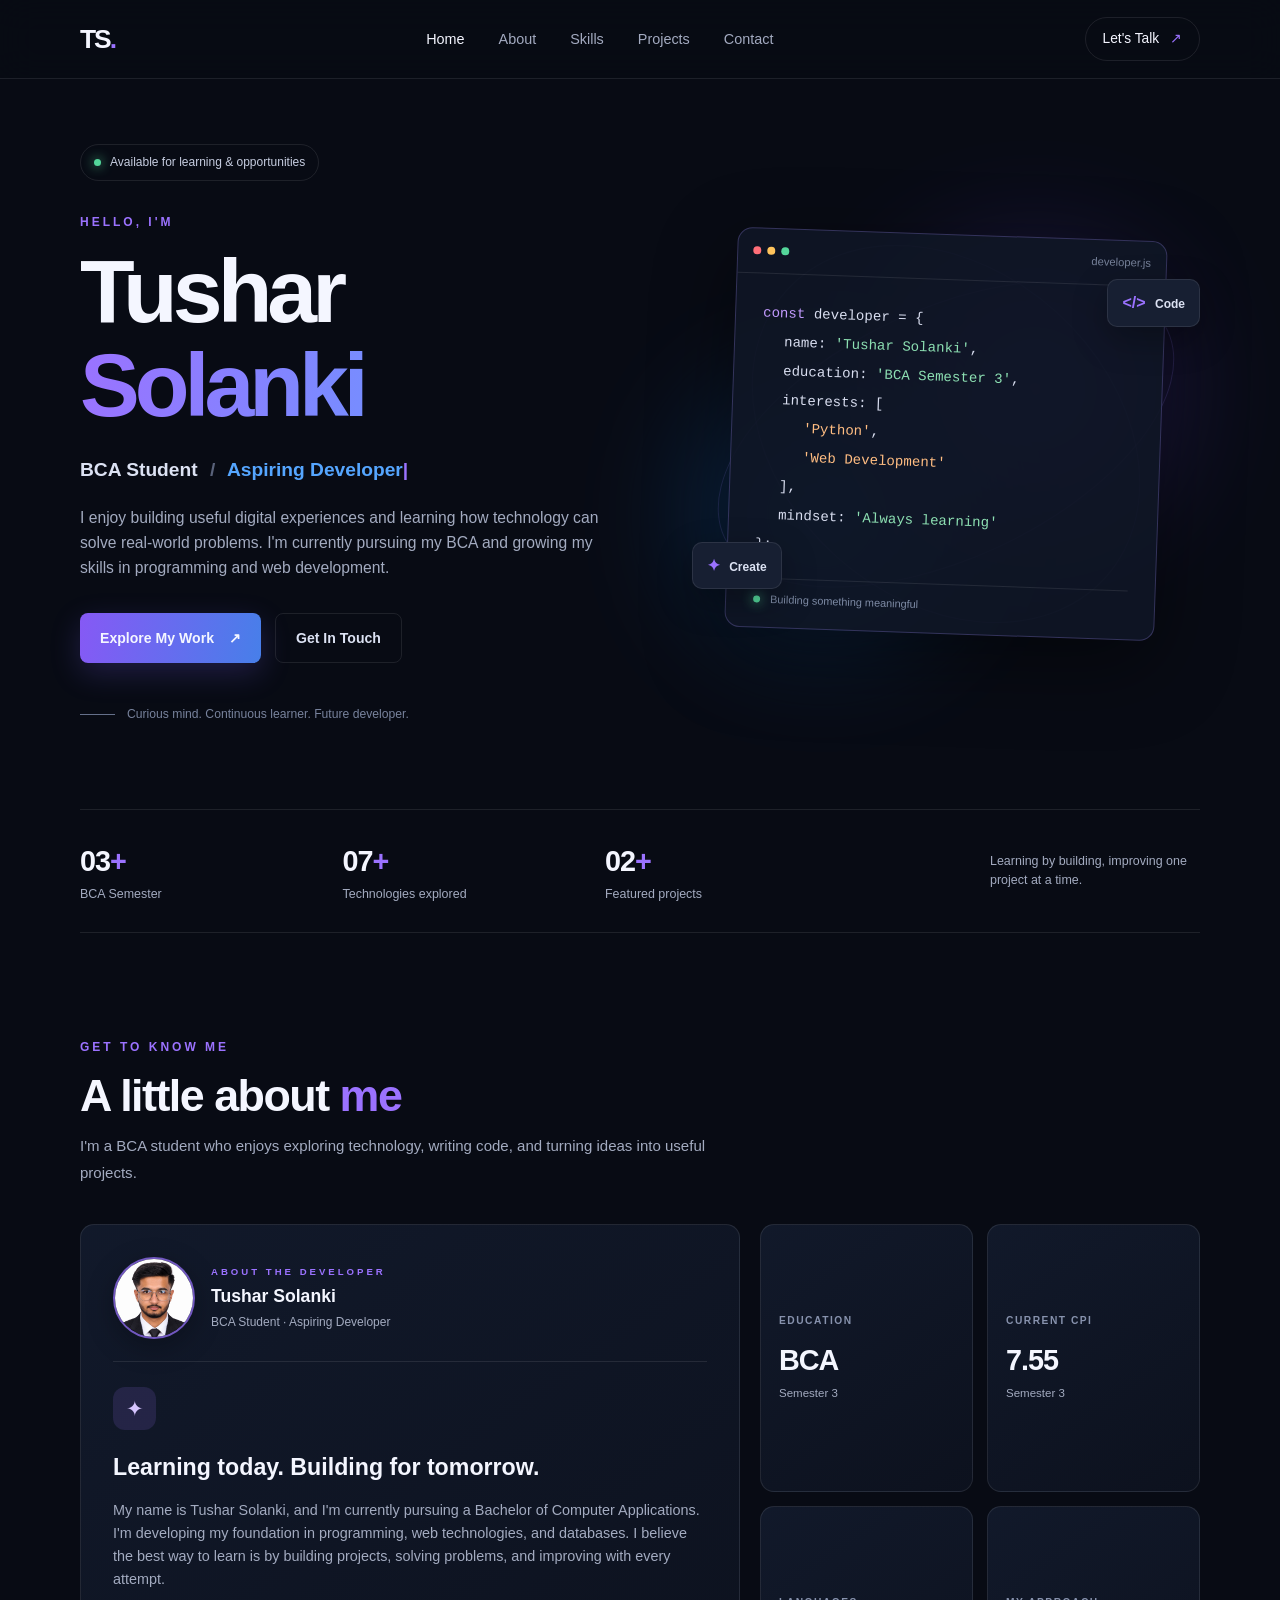
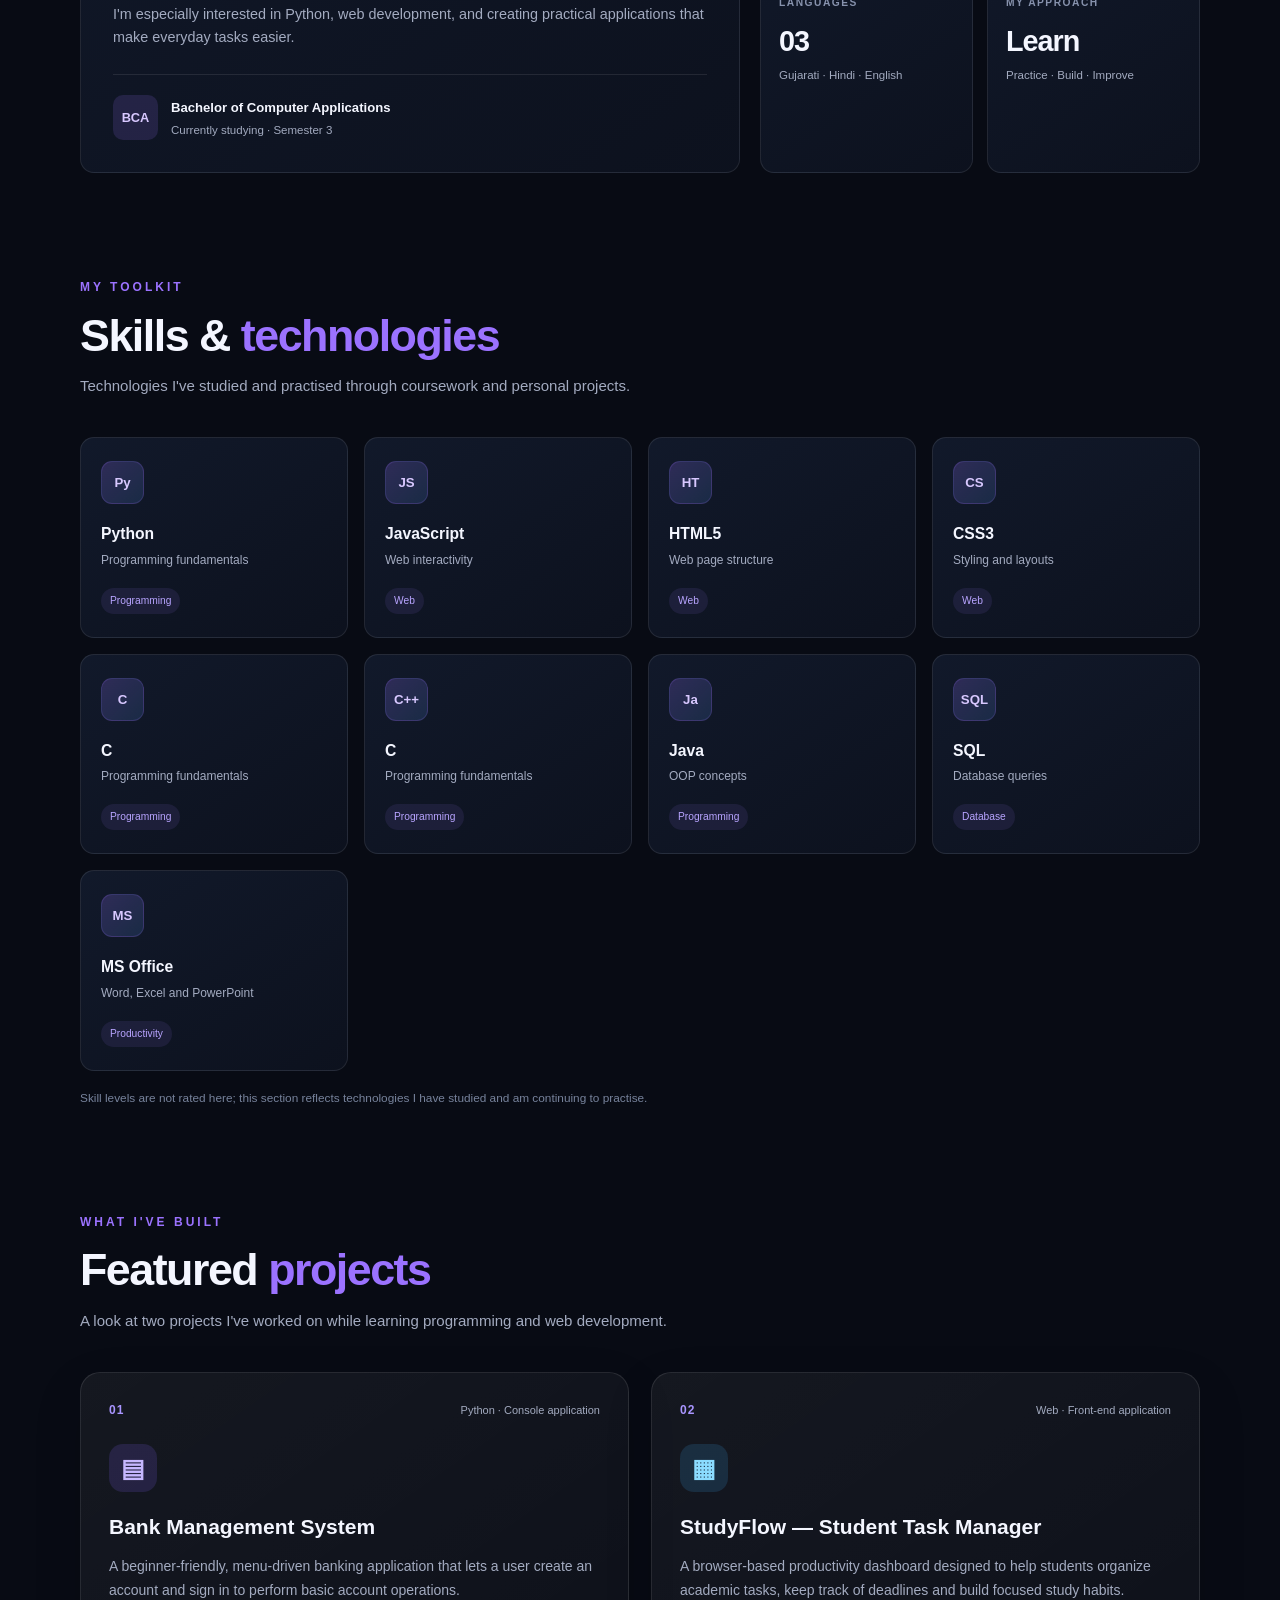
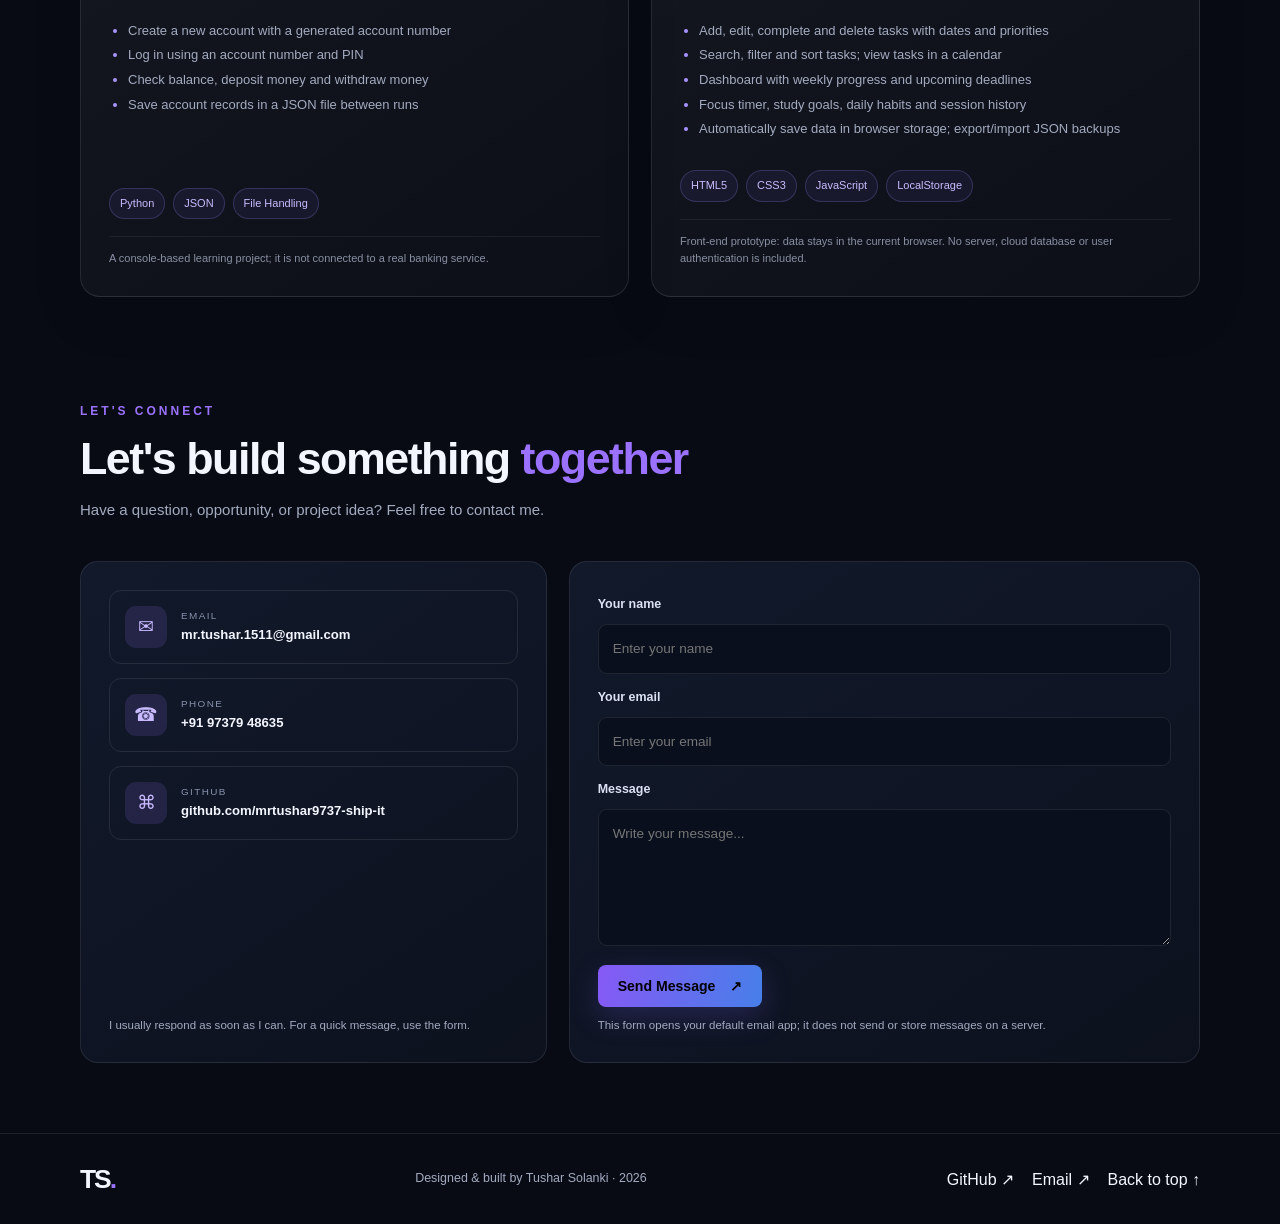
==== commit 536ff727: "Add C++ skill card to index.html" ====
--- a/index.html
+++ b/index.html
@@ -97,7 +97,7 @@
       </div>
       <div class="about-grid">
         <article class="about-card about-main-card">
-          <div class="about-profile"><img src="tushar-profile.png" alt="Portrait of Tushar Solanki"><div><span class="eyebrow">ABOUT THE DEVELOPER</span><strong>Tushar Solanki</strong><small>BCA Student · Aspiring Developer</small></div></div>
+          <div class="about-profile"><img src="./tushar-profile.png" alt="Portrait of Tushar Solanki"><div><span class="eyebrow">ABOUT THE DEVELOPER</span><strong>Tushar Solanki</strong><small>BCA Student · Aspiring Developer</small></div></div>
           <div class="about-icon">✦</div>
           <h3>Learning today. Building for tomorrow.</h3>
           <p>My name is Tushar Solanki, and I'm currently pursuing a Bachelor of Computer Applications. I'm developing my foundation in programming, web technologies, and databases. I believe the best way to learn is by building projects, solving problems, and improving with every attempt.</p>
@@ -128,6 +128,7 @@
         <article class="skill-card"><div class="skill-symbol">HT</div><h3>HTML5</h3><p>Web page structure</p><span class="skill-tag">Web</span></article>
         <article class="skill-card"><div class="skill-symbol">CS</div><h3>CSS3</h3><p>Styling and layouts</p><span class="skill-tag">Web</span></article>
         <article class="skill-card"><div class="skill-symbol">C</div><h3>C</h3><p>Programming fundamentals</p><span class="skill-tag">Programming</span></article>
+        <article class="skill-card"><div class="skill-symbol">C++</div><h3>C</h3><p>Programming fundamentals</p><span class="skill-tag">Programming</span></article>
         <article class="skill-card"><div class="skill-symbol">Ja</div><h3>Java</h3><p>OOP concepts</p><span class="skill-tag">Programming</span></article>
         <article class="skill-card"><div class="skill-symbol">SQL</div><h3>SQL</h3><p>Database queries</p><span class="skill-tag">Database</span></article>
         <article class="skill-card"><div class="skill-symbol">MS</div><h3>MS Office</h3><p>Word, Excel and PowerPoint</p><span class="skill-tag">Productivity</span></article>
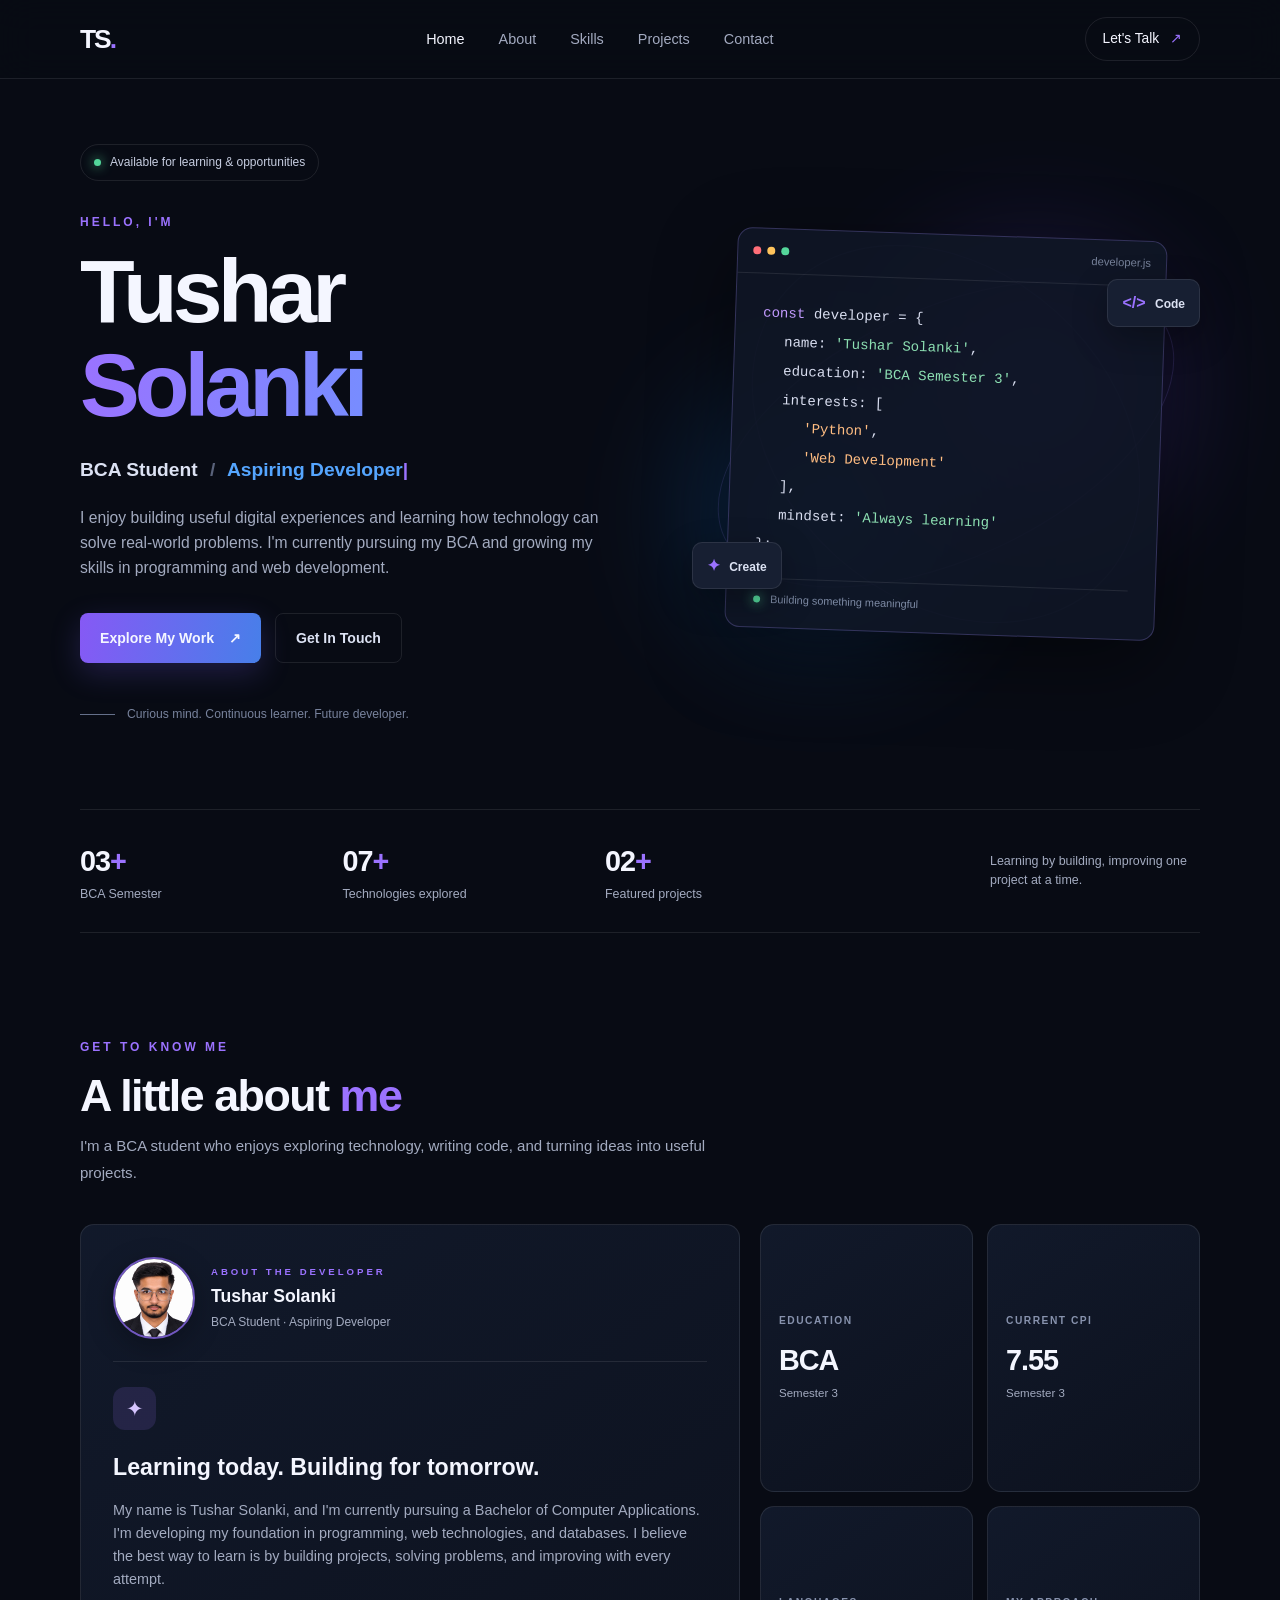
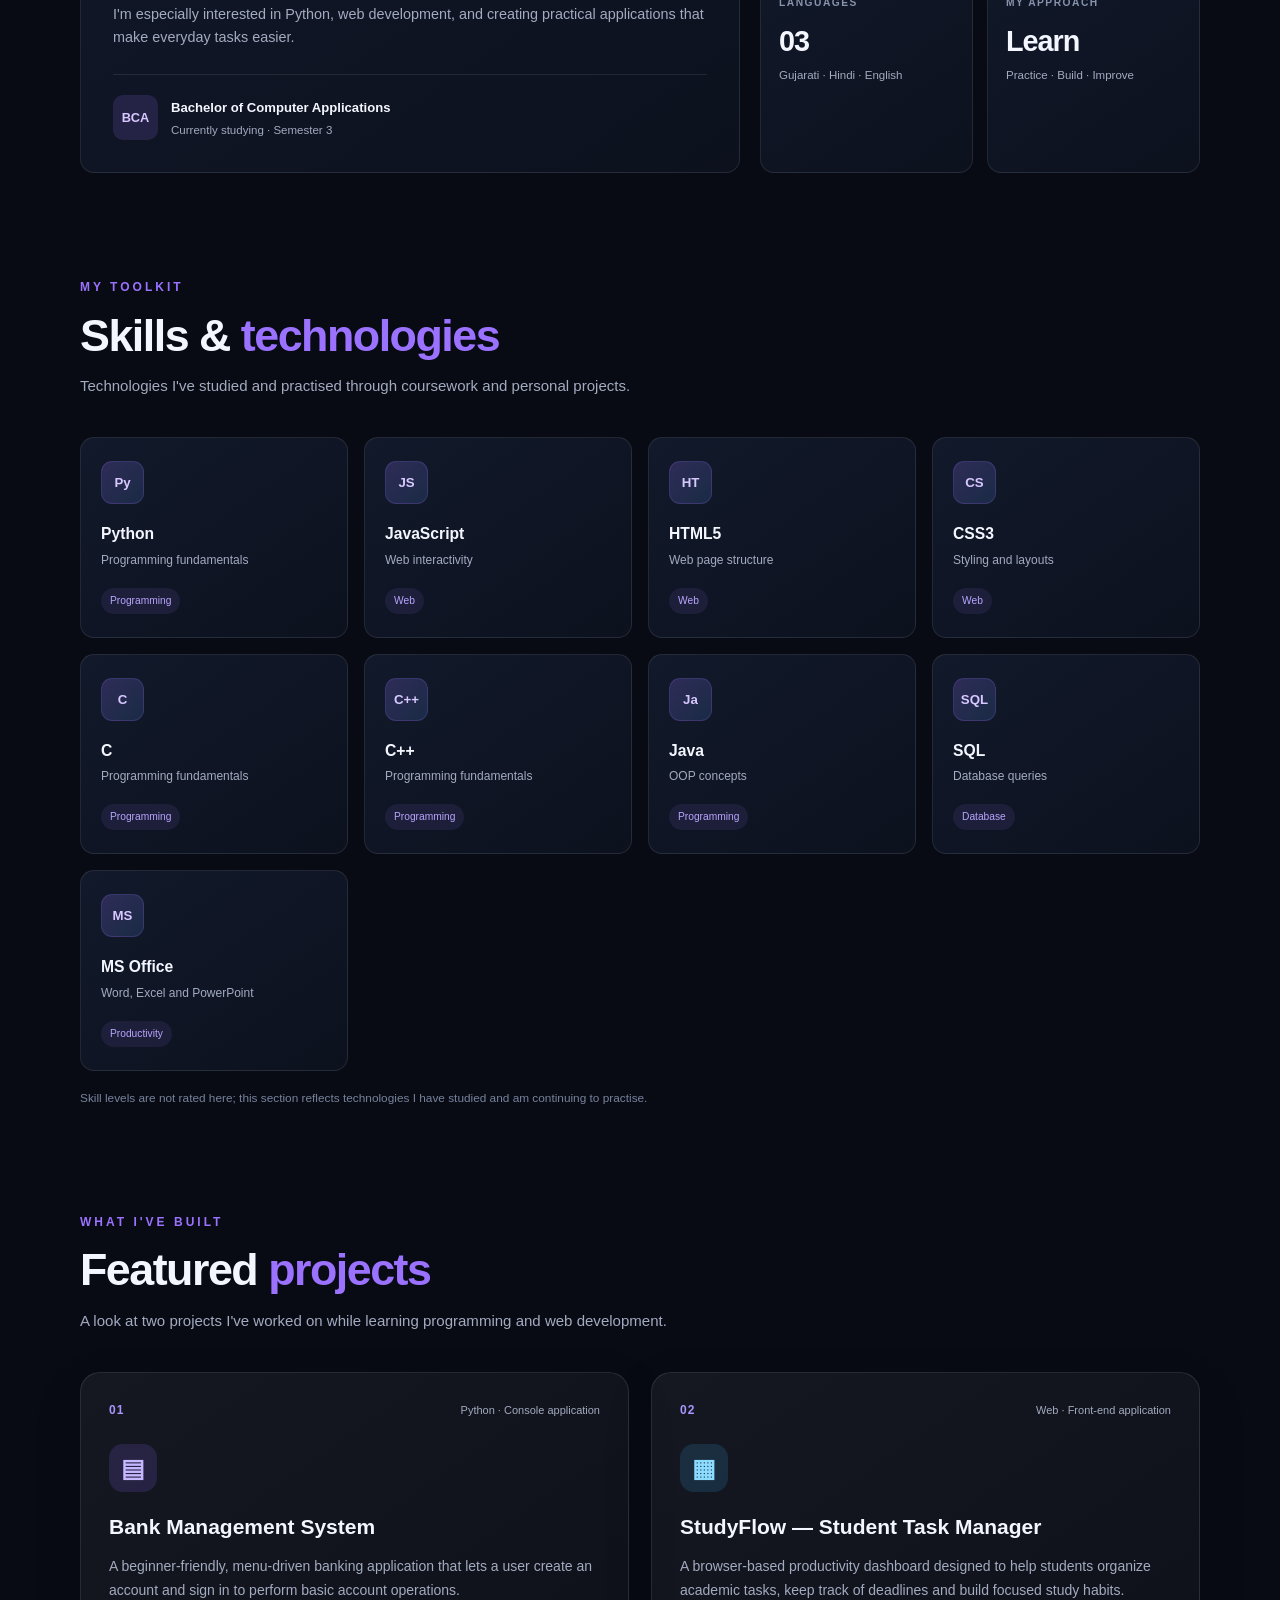
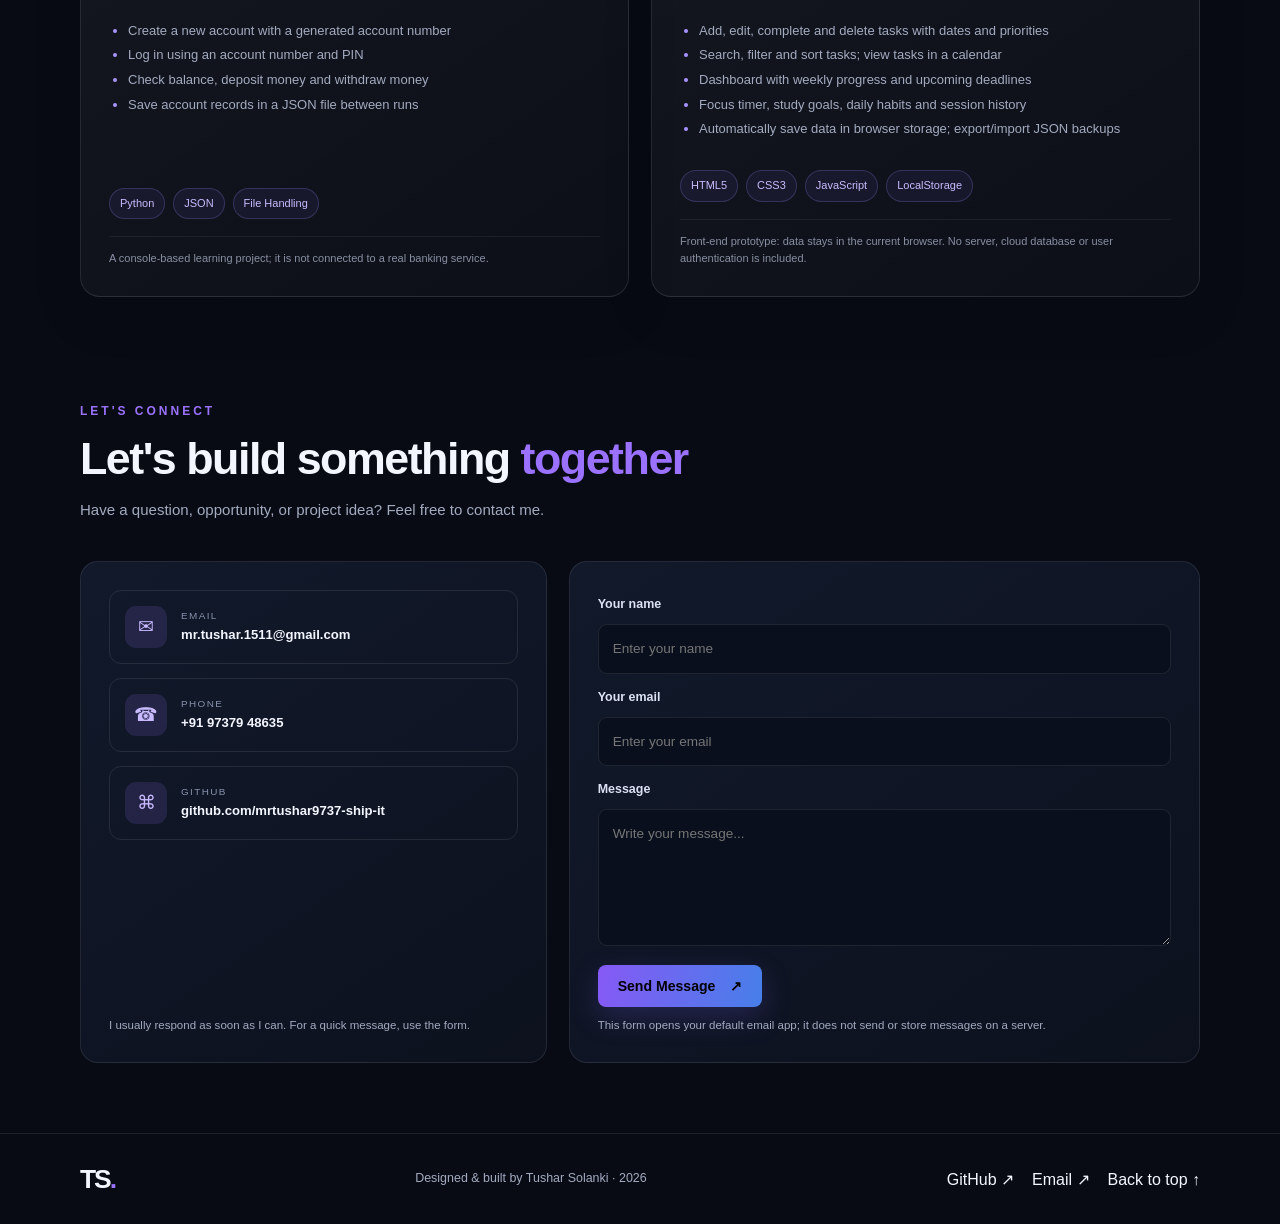
==== commit 9bf1e3ac: "Fix C++ section in skill cards" ====
--- a/index.html
+++ b/index.html
@@ -128,7 +128,7 @@
         <article class="skill-card"><div class="skill-symbol">HT</div><h3>HTML5</h3><p>Web page structure</p><span class="skill-tag">Web</span></article>
         <article class="skill-card"><div class="skill-symbol">CS</div><h3>CSS3</h3><p>Styling and layouts</p><span class="skill-tag">Web</span></article>
         <article class="skill-card"><div class="skill-symbol">C</div><h3>C</h3><p>Programming fundamentals</p><span class="skill-tag">Programming</span></article>
-        <article class="skill-card"><div class="skill-symbol">C++</div><h3>C</h3><p>Programming fundamentals</p><span class="skill-tag">Programming</span></article>
+        <article class="skill-card"><div class="skill-symbol">C++</div><h3>C++</h3><p>Programming fundamentals</p><span class="skill-tag">Programming</span></article>
         <article class="skill-card"><div class="skill-symbol">Ja</div><h3>Java</h3><p>OOP concepts</p><span class="skill-tag">Programming</span></article>
         <article class="skill-card"><div class="skill-symbol">SQL</div><h3>SQL</h3><p>Database queries</p><span class="skill-tag">Database</span></article>
         <article class="skill-card"><div class="skill-symbol">MS</div><h3>MS Office</h3><p>Word, Excel and PowerPoint</p><span class="skill-tag">Productivity</span></article>
